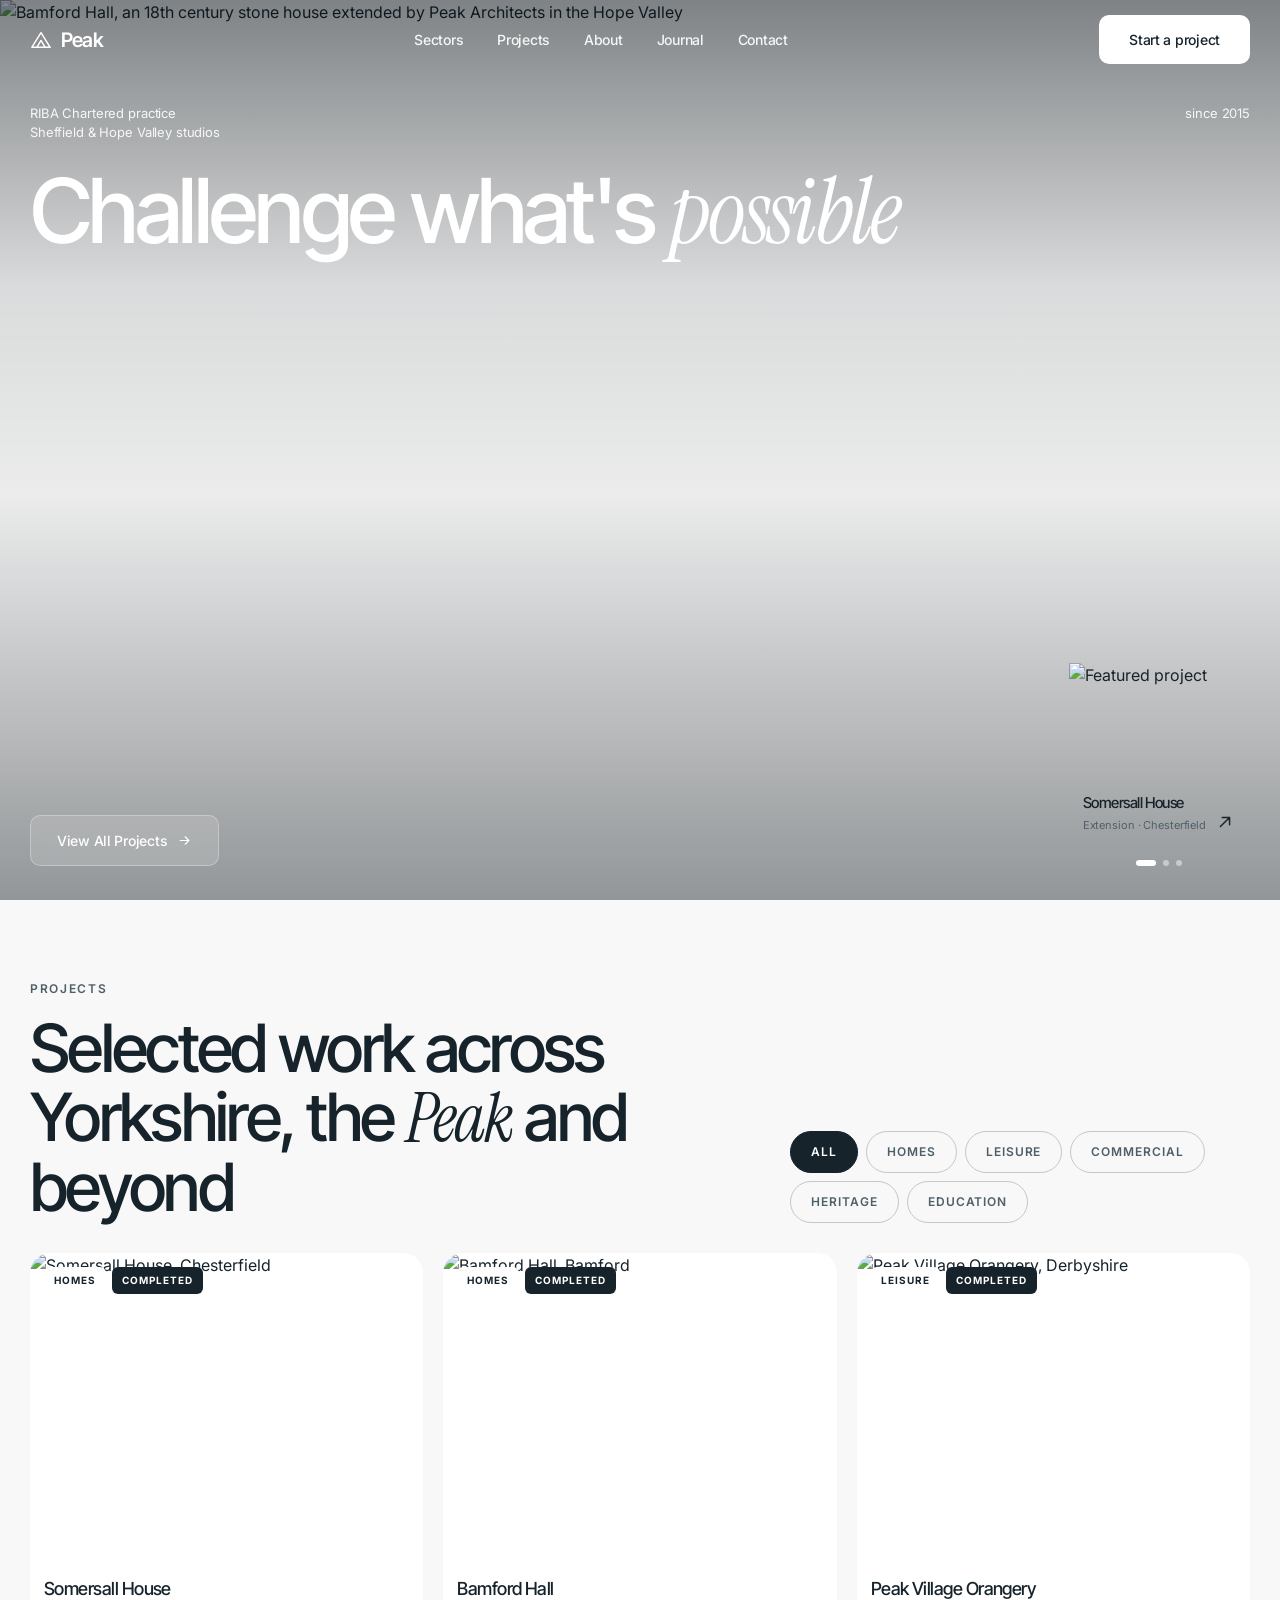
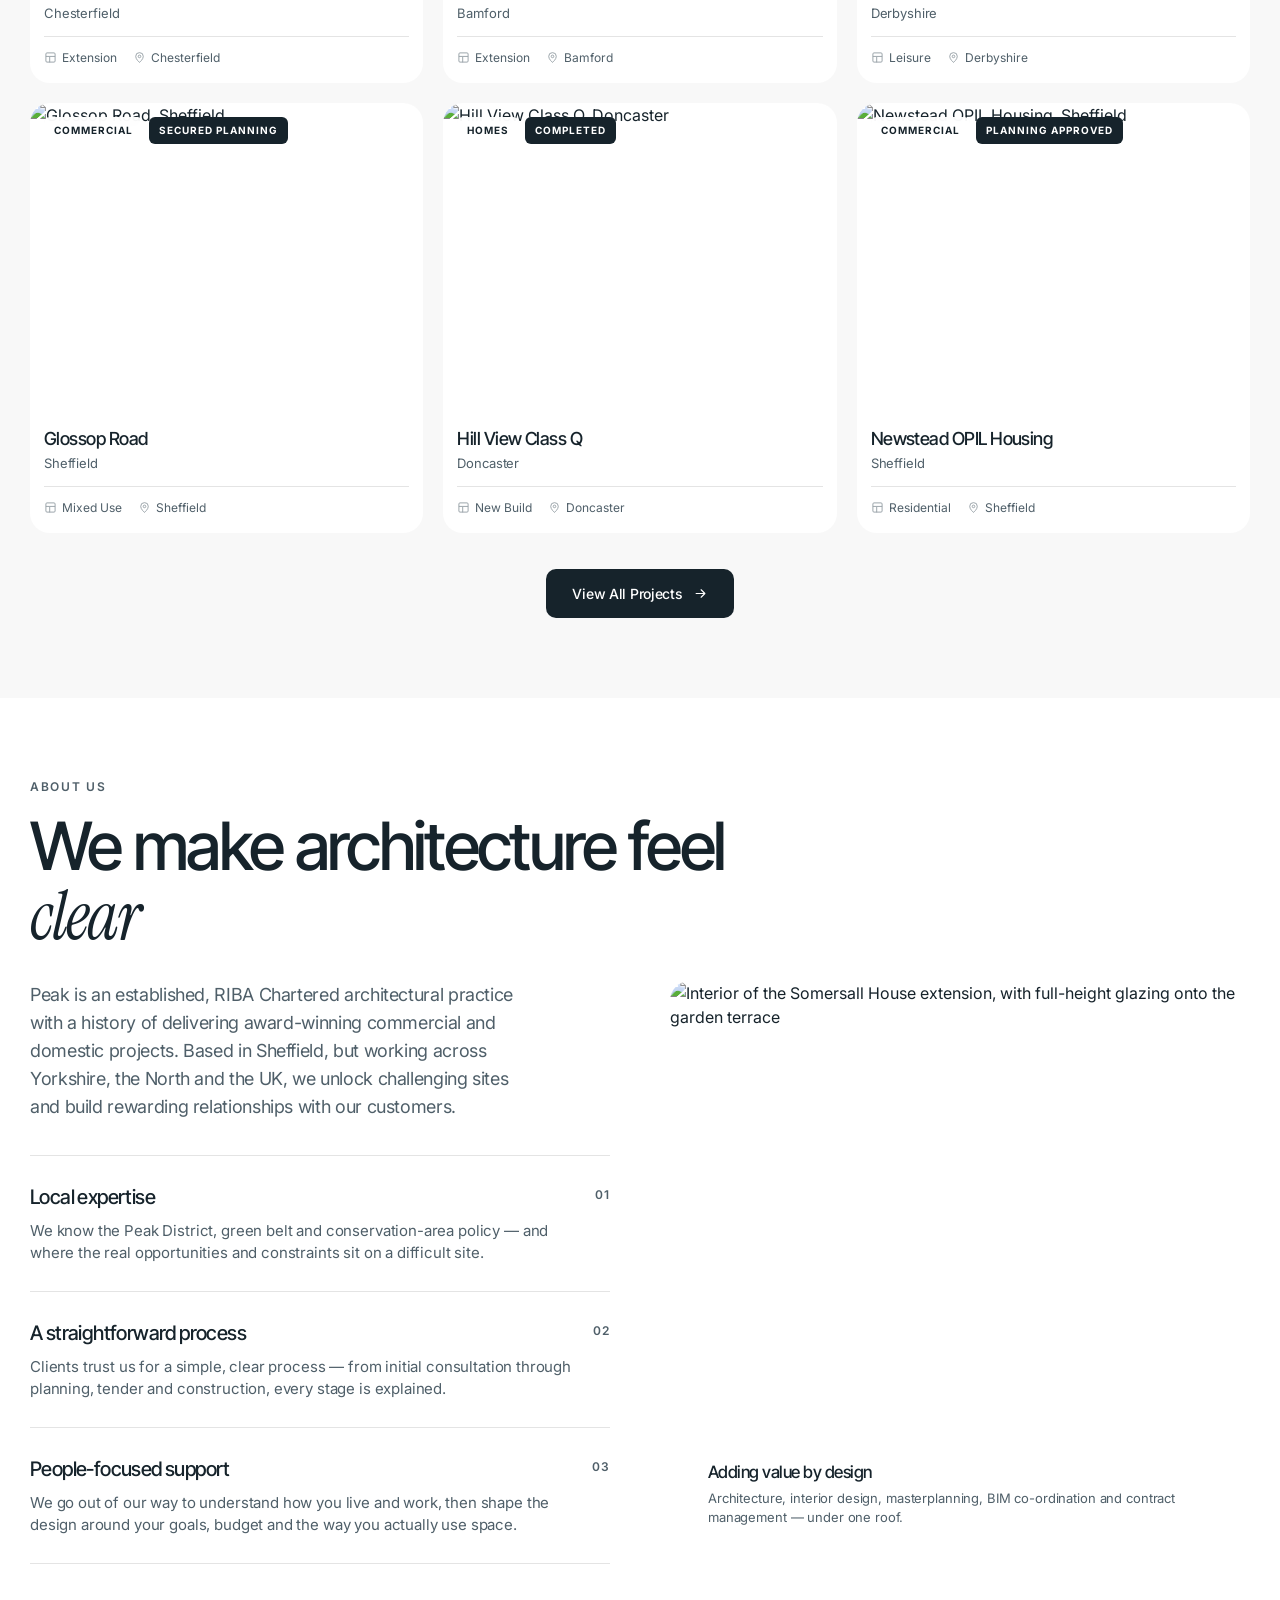
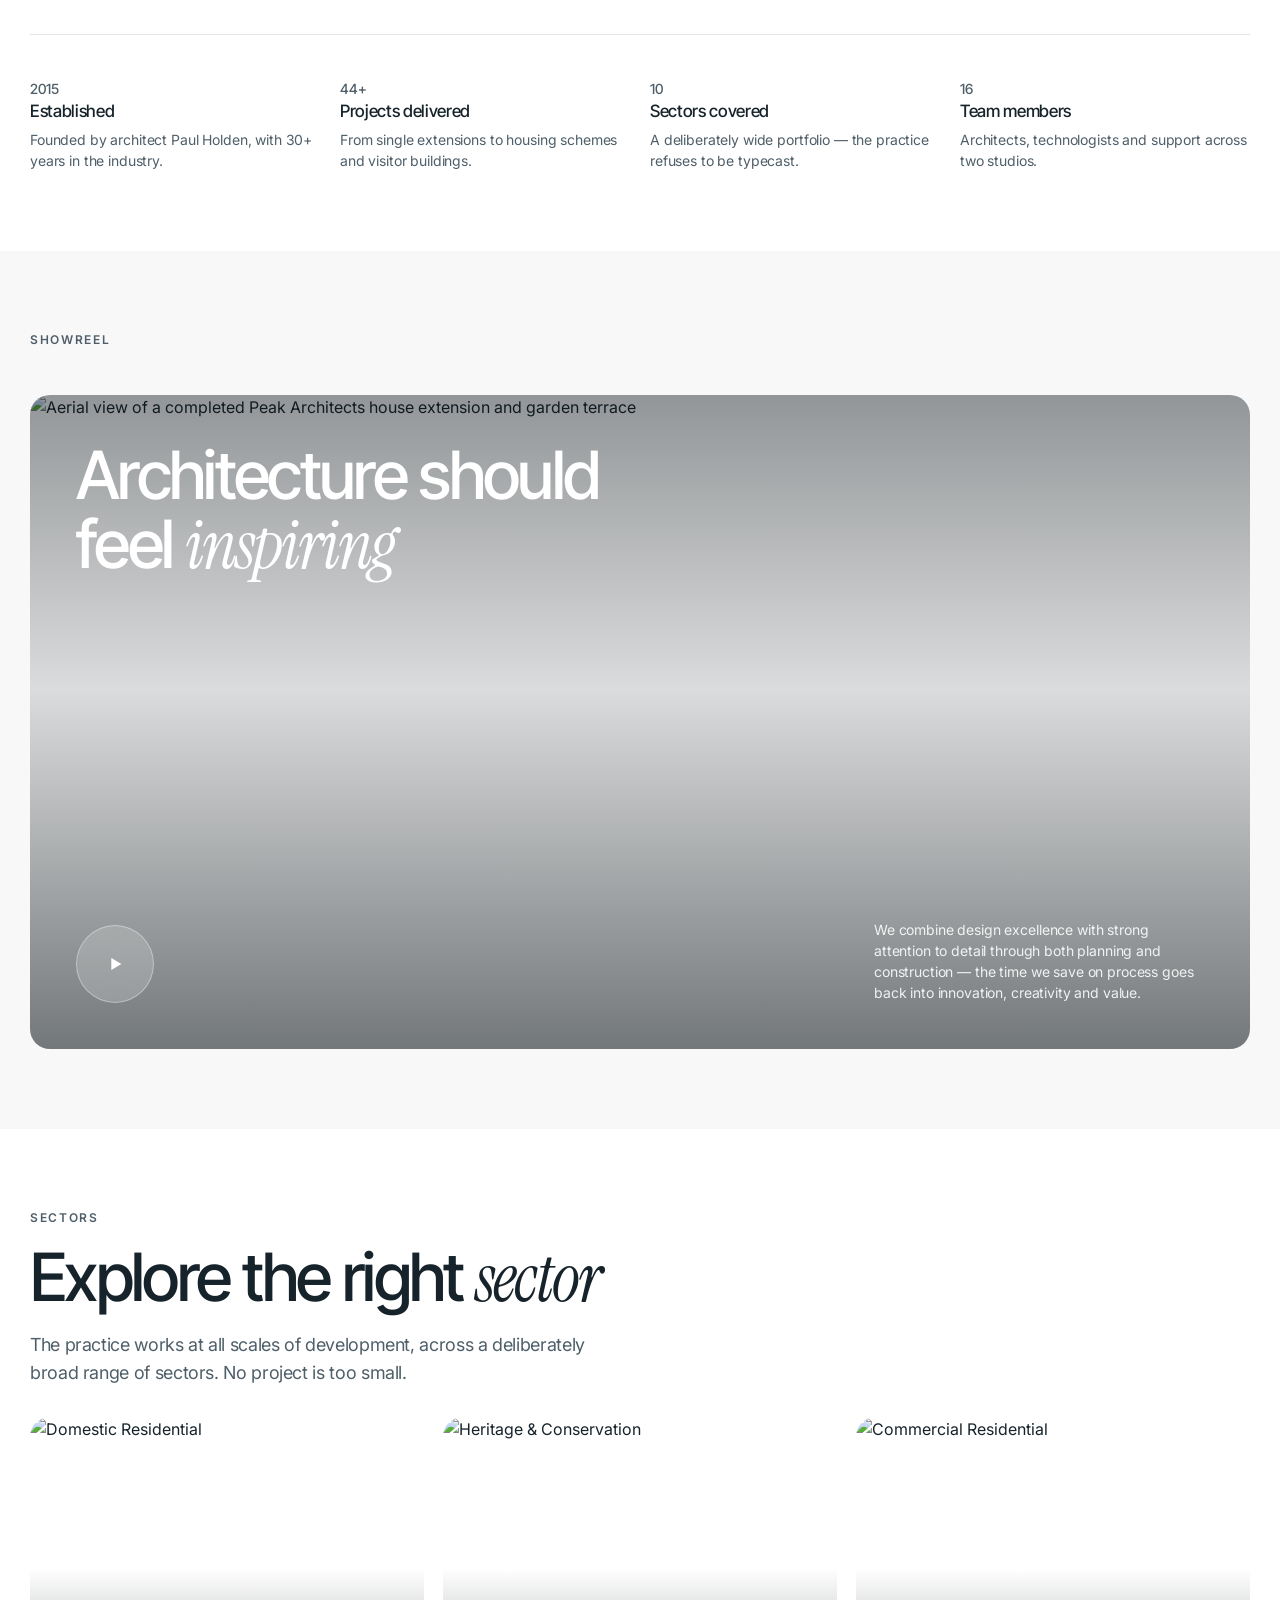
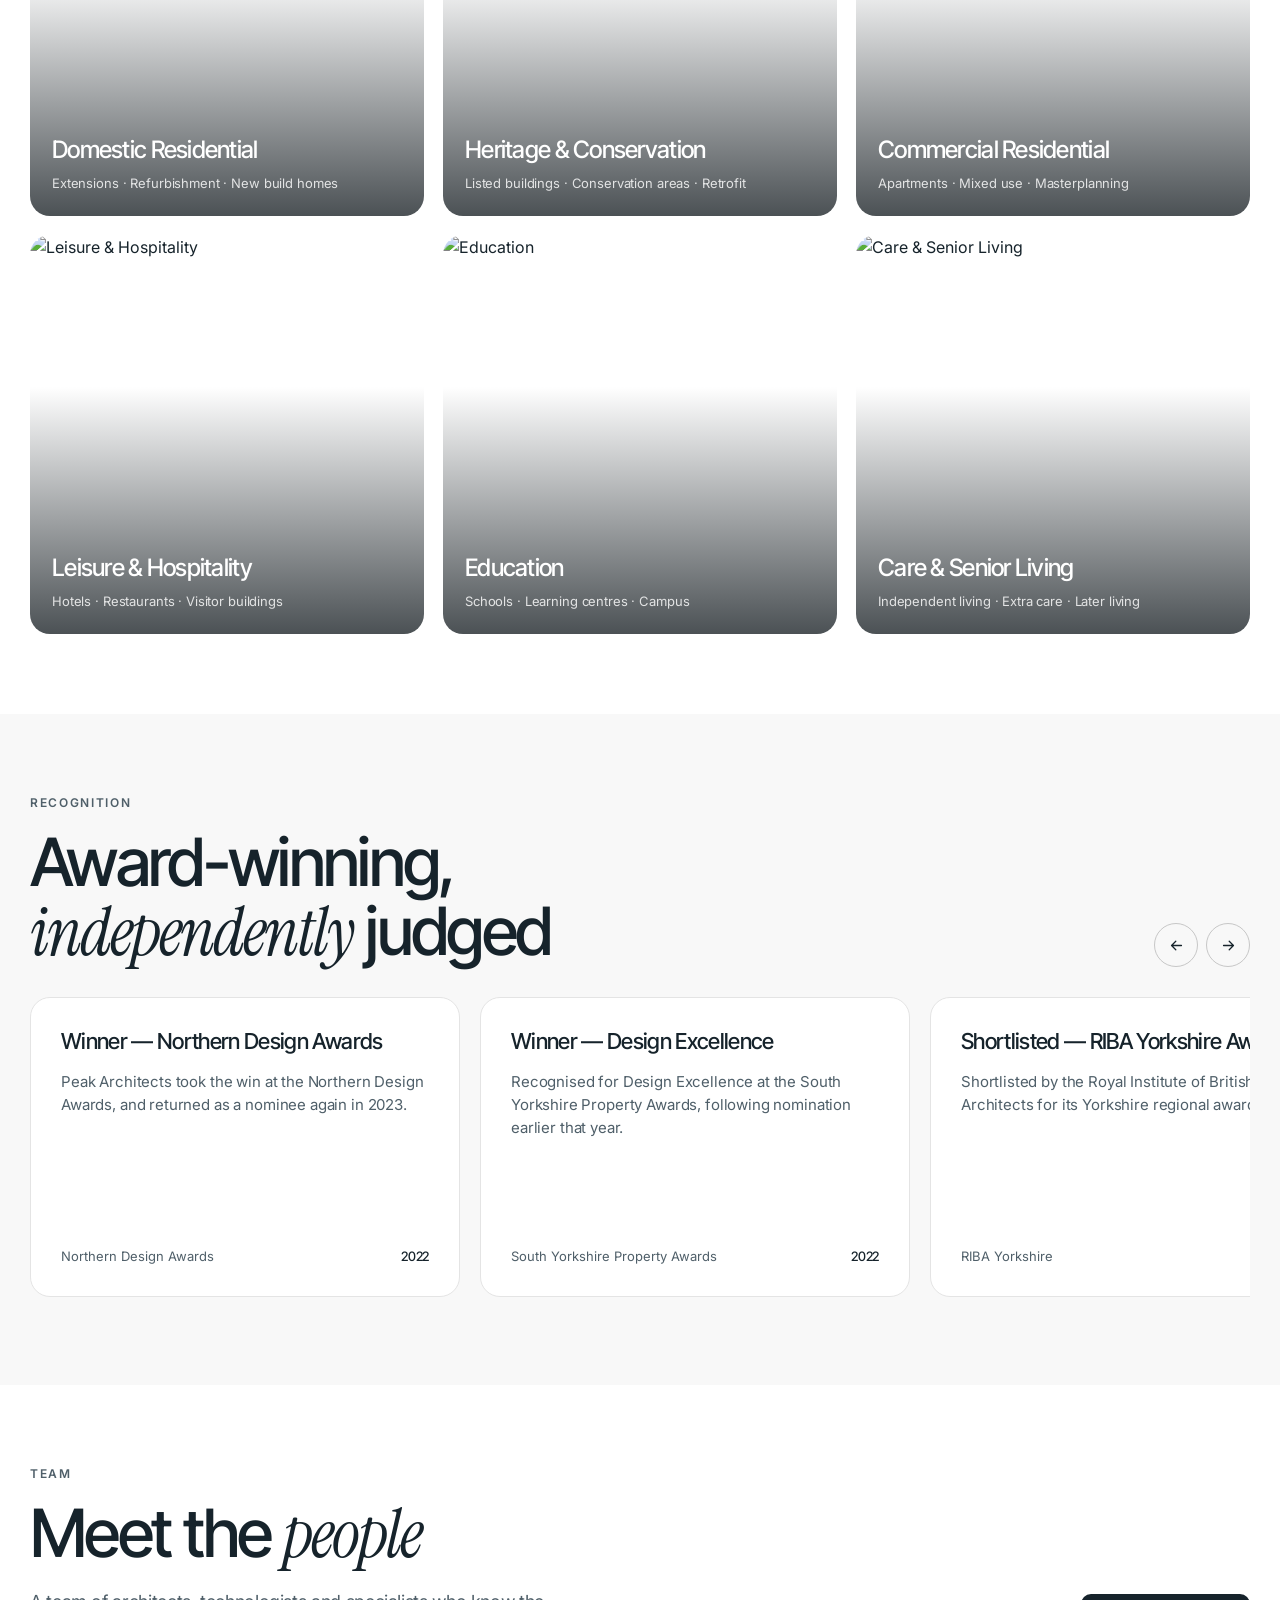
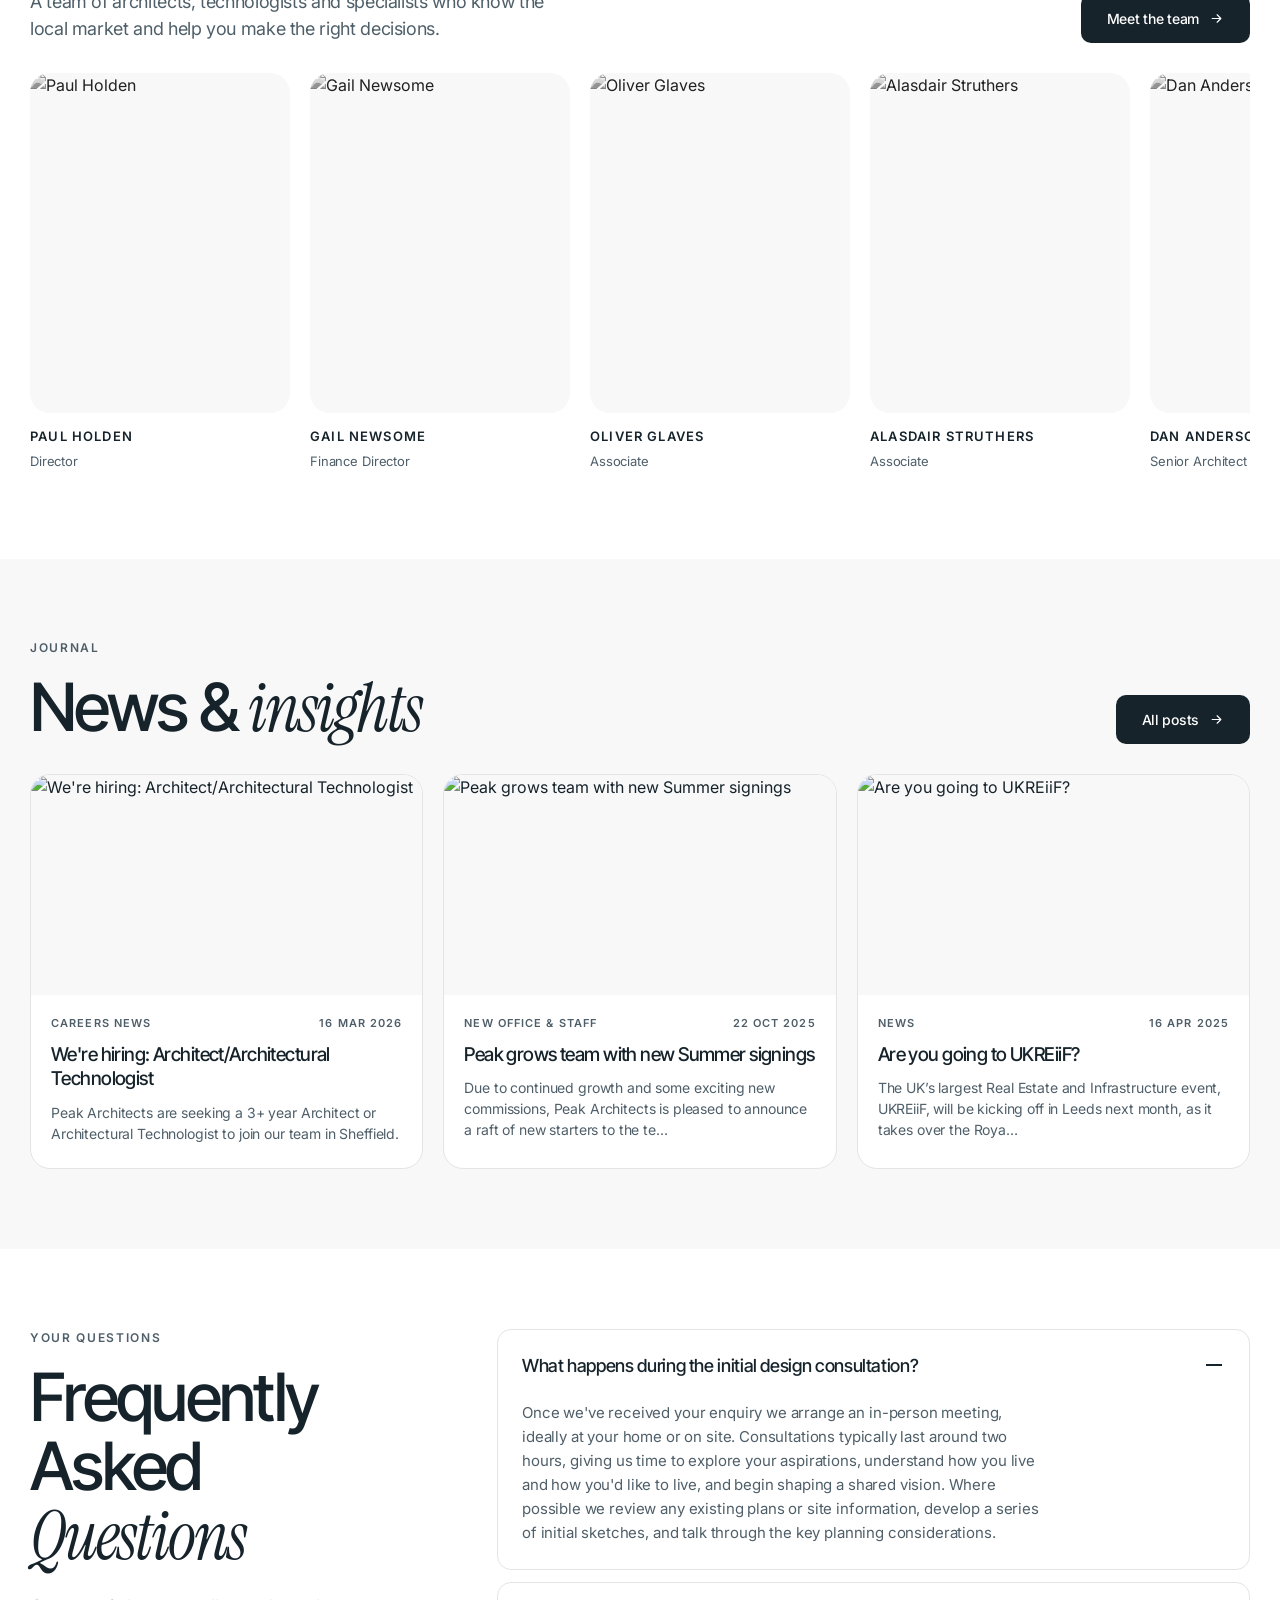
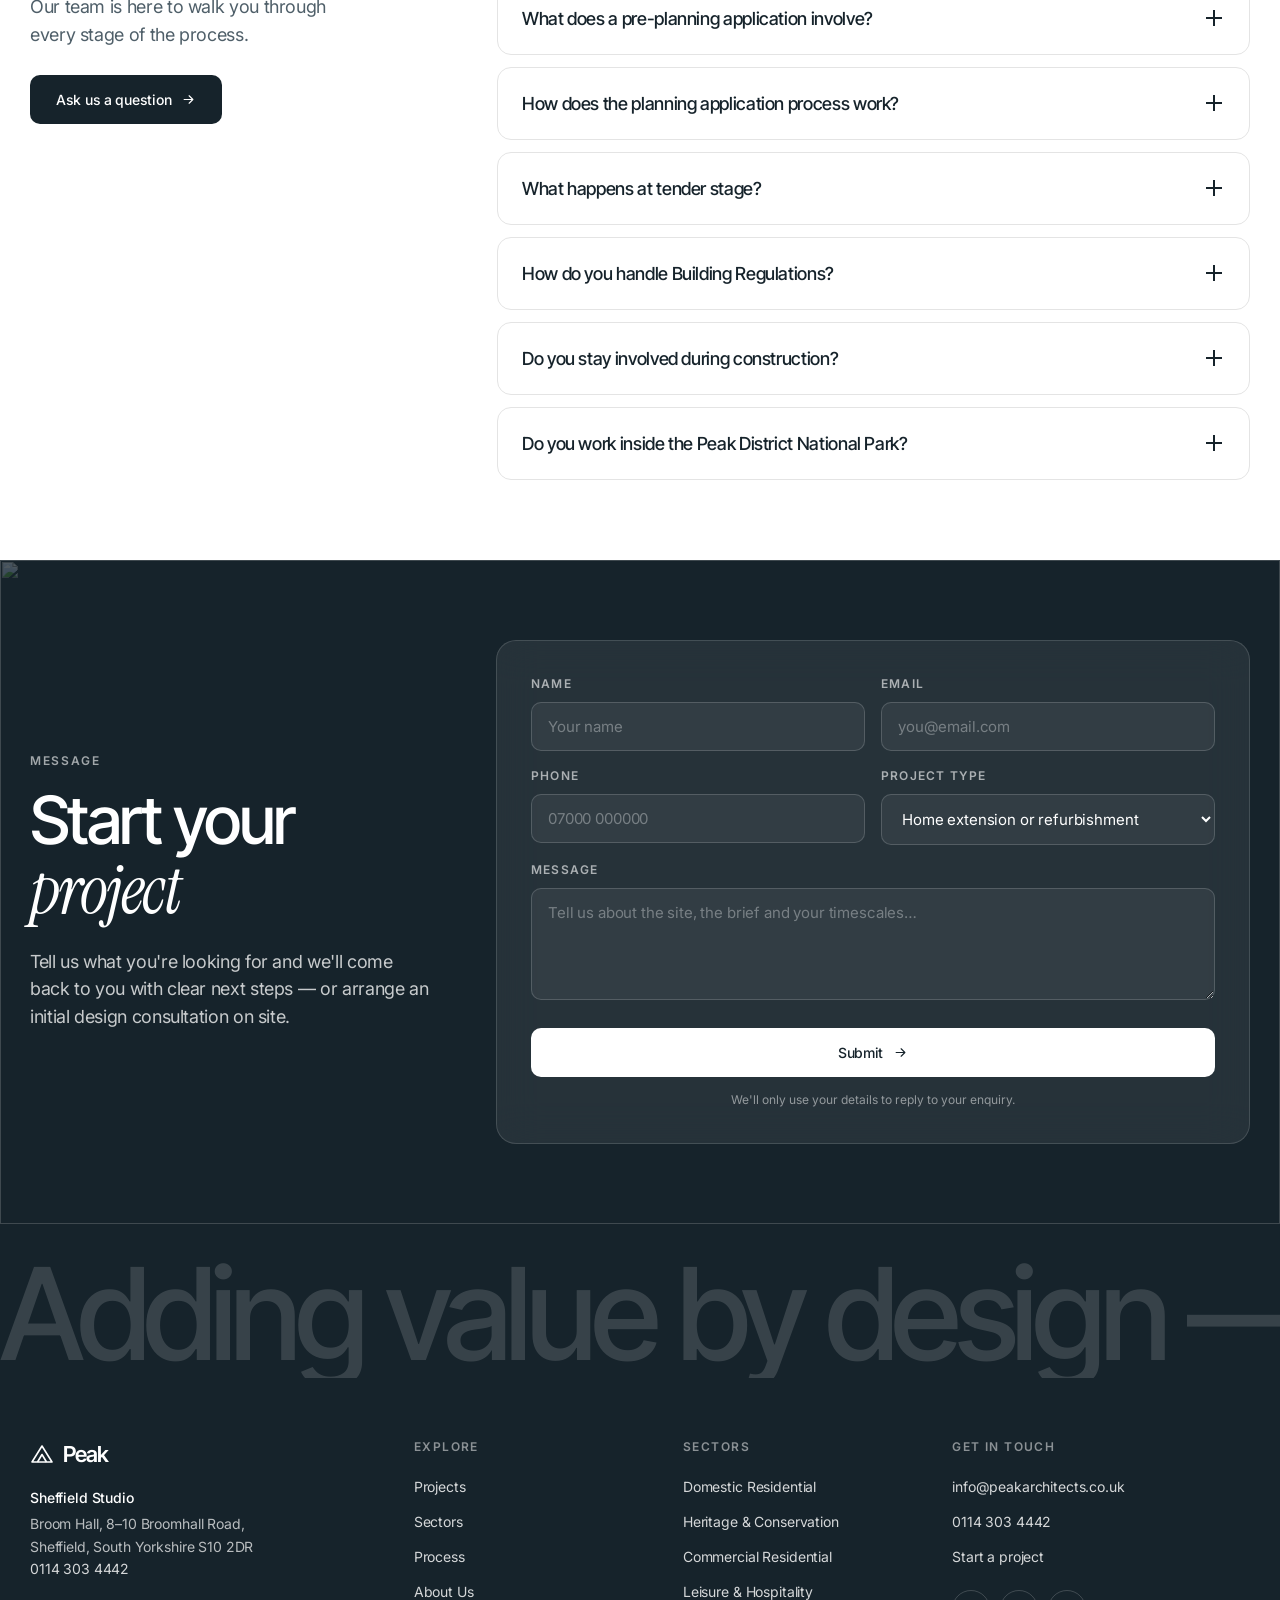
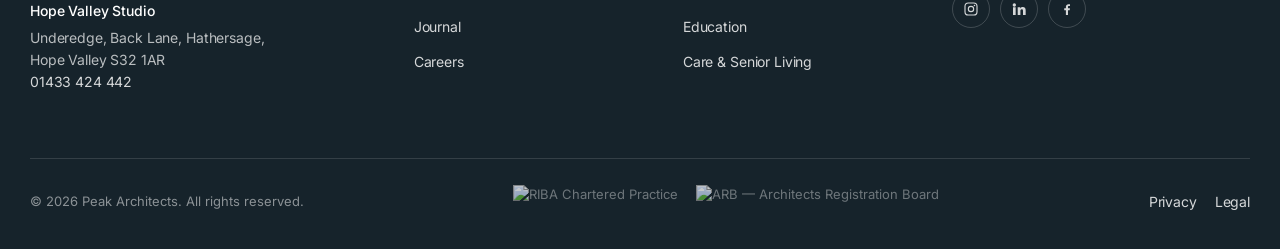
==== index.html @ c02f2bce "Add Peak Architects multi-page static site Eleven-page static build: home, projects index and detail" ====
<!DOCTYPE html>
<html lang="en-GB">
<head>
<meta charset="utf-8">
<meta name="viewport" content="width=device-width,initial-scale=1">
<title>Peak Architects — Adding Value by Design | Architects Sheffield</title>
<meta name="description" content="Peak Architects is an award-winning, RIBA Chartered architectural practice with studios in Sheffield and the Hope Valley, working across Yorkshire, the Peak District and the UK.">
<link rel="preconnect" href="https://fonts.googleapis.com">
<link rel="preconnect" href="https://fonts.gstatic.com" crossorigin>
<link href="https://fonts.googleapis.com/css2?family=Inter+Tight:wght@400;500;600;700&family=Instrument+Serif:ital@0;1&family=Inter:wght@400;500;600;700&display=swap" rel="stylesheet">
<link rel="stylesheet" href="styles.css">
</head>
<body data-page="home" data-nav="overlay">

<!-- ============================= HERO ============================= -->
<section class="hero" id="top">
  <div class="hero__media">
    <img src="https://peakarchitects.co.uk/wp-content/uploads/2025/09/DJI_20250821145056_0248_D-copy.jpg" alt="Bamford Hall, an 18th century stone house extended by Peak Architects in the Hope Valley">
  </div>
  <div class="hero__scrim"></div>
  <div class="hero__inner">
    <div class="hero__top">
      <p class="hero__kicker">RIBA Chartered practice<br>Sheffield &amp; Hope Valley studios</p>
      <p class="hero__since">since 2015</p>
    </div>
    <h1>Challenge what's <span class="it">possible</span></h1>
    <div class="hero__bottom">
      <a class="btn btn--ghost" href="projects.html">View All Projects
        <svg class="ar" width="15" height="15" viewBox="0 0 24 24" fill="none" aria-hidden="true"><path d="M5 12h14M13 6l6 6-6 6" stroke="currentColor" stroke-width="1.8" stroke-linecap="round" stroke-linejoin="round"/></svg></a>
      <div>
        <a class="floatcard" href="#" id="fcard">
          <img src="https://peakarchitects.co.uk/wp-content/uploads/2025/10/IMG_0410-copy.jpg" alt="Featured project" id="fcImg">
          <div class="floatcard__b">
            <div><p class="floatcard__t" id="fcT">Somersall House</p>
              <p class="floatcard__m" id="fcM">Extension · Chesterfield</p></div>
            <svg class="floatcard__ar" viewBox="0 0 24 24" fill="none" aria-hidden="true"><path d="M7 17 17 7M17 7H9m8 0v8" stroke="currentColor" stroke-width="1.6" stroke-linecap="round" stroke-linejoin="round"/></svg>
          </div>
        </a>
        <div class="hero__dots" id="dots" role="tablist" aria-label="Featured projects"></div>
      </div>
    </div>
  </div>
</section>

<!-- ============================= PROJECTS ============================= -->
<section class="sec sec--paper" id="projects">
  <div class="wrap">
    <div class="sec__head rv">
      <div class="l">
        <p class="eyebrow">Projects</p>
        <h2 class="display">Selected work across Yorkshire, the <span class="it">Peak</span> and beyond</h2>
      </div>
      <div class="tabs" id="tabs" role="tablist" aria-label="Filter projects by sector"></div>
    </div>
    <div class="grid3" id="pgrid"></div>
    <div class="sec__foot rv">
      <a class="btn" href="projects.html">View All Projects
        <svg class="ar" width="15" height="15" viewBox="0 0 24 24" fill="none"><path d="M5 12h14M13 6l6 6-6 6" stroke="currentColor" stroke-width="1.8" stroke-linecap="round" stroke-linejoin="round"/></svg></a>
    </div>
  </div>
</section>

<!-- ============================= ABOUT ============================= -->
<section class="sec" id="about">
  <div class="wrap">
    <div class="sec__head rv">
      <div class="l">
        <p class="eyebrow">About Us</p>
        <h2 class="display">We make architecture feel <span class="it">clear</span></h2>
      </div>
    </div>
    <div class="about__top">
      <div>
        <p class="lede rv" style="margin-bottom:34px;max-width:46ch">
          Peak is an established, RIBA Chartered architectural practice with a history of delivering
          award-winning commercial and domestic projects. Based in Sheffield, but working across
          Yorkshire, the North and the UK, we unlock challenging sites and build rewarding
          relationships with our customers.</p>
        <div class="flist rv">
          <div class="fitem"><div><h4>Local expertise</h4>
            <p>We know the Peak District, green belt and conservation-area policy — and where the
              real opportunities and constraints sit on a difficult site.</p></div><span class="num">01</span></div>
          <div class="fitem"><div><h4>A straightforward process</h4>
            <p>Clients trust us for a simple, clear process — from initial consultation through
              planning, tender and construction, every stage is explained.</p></div><span class="num">02</span></div>
          <div class="fitem"><div><h4>People-focused support</h4>
            <p>We go out of our way to understand how you live and work, then shape the design
              around your goals, budget and the way you actually use space.</p></div><span class="num">03</span></div>
        </div>
      </div>
      <div class="about__media rv">
        <img src="https://peakarchitects.co.uk/wp-content/uploads/2025/10/78A0708-copy.jpg" alt="Interior of the Somersall House extension, with full-height glazing onto the garden terrace">
        <div class="about__badge">
          <strong>Adding value by design</strong>
          <p>Architecture, interior design, masterplanning, BIM co-ordination and contract management — under one roof.</p>
        </div>
      </div>
    </div>
    <div class="stats rv">
      <div class="stat"><p class="stat__n" data-count="2015" data-plain="1">2015</p>
        <h5>Established</h5><p>Founded by architect Paul Holden, with 30+ years in the industry.</p></div>
      <div class="stat"><p class="stat__n" data-count="44" data-suffix="+">44+</p>
        <h5>Projects delivered</h5><p>From single extensions to housing schemes and visitor buildings.</p></div>
      <div class="stat"><p class="stat__n" data-count="10">10</p>
        <h5>Sectors covered</h5><p>A deliberately wide portfolio — the practice refuses to be typecast.</p></div>
      <div class="stat"><p class="stat__n" data-count="16">16</p>
        <h5>Team members</h5><p>Architects, technologists and support across two studios.</p></div>
    </div>
  </div>
</section>

<!-- ============================= SHOWREEL ============================= -->
<section class="sec sec--paper">
  <div class="wrap">
    <div class="sec__head rv"><div class="l"><p class="eyebrow">Showreel</p></div></div>
    <div class="reel rv">
      <img src="https://peakarchitects.co.uk/wp-content/uploads/2025/10/DJI_20250923111019_0026_D-copy.jpg" alt="Aerial view of a completed Peak Architects house extension and garden terrace">
      <div class="reel__scrim"></div>
      <div class="reel__in">
        <h2 class="display">Architecture should feel <span class="it">inspiring</span></h2>
        <div class="reel__row">
          <button class="reel__play" aria-label="Open project gallery">
            <svg width="22" height="22" viewBox="0 0 24 24" fill="currentColor" aria-hidden="true"><path d="M8 5.5v13l11-6.5z"/></svg>
          </button>
          <p class="reel__note">We combine design excellence with strong attention to detail through
            both planning and construction — the time we save on process goes back into innovation,
            creativity and value.</p>
        </div>
      </div>
    </div>
  </div>
</section>

<!-- ============================= SECTORS ============================= -->
<section class="sec" id="sectors">
  <div class="wrap">
    <div class="sec__head rv">
      <div class="l">
        <p class="eyebrow">Sectors</p>
        <h2 class="display">Explore the right <span class="it">sector</span></h2>
        <p class="lede" style="margin-top:18px;max-width:52ch">The practice works at all scales of
          development, across a deliberately broad range of sectors. No project is too small.</p>
      </div>
    </div>
    <div class="sgrid" id="sgrid"></div>
  </div>
</section>

<!-- ============================= RECOGNITION ============================= -->
<section class="sec sec--paper">
  <div class="wrap">
    <div class="sec__head rv">
      <div class="l"><p class="eyebrow">Recognition</p>
        <h2 class="display">Award-winning, <span class="it">independently</span> judged</h2></div>
      <div class="rnav">
        <button class="rbtn" id="rPrev" aria-label="Previous"><svg width="17" height="17" viewBox="0 0 24 24" fill="none"><path d="M19 12H5m6-6-6 6 6 6" stroke="currentColor" stroke-width="1.8" stroke-linecap="round" stroke-linejoin="round"/></svg></button>
        <button class="rbtn" id="rNext" aria-label="Next"><svg width="17" height="17" viewBox="0 0 24 24" fill="none"><path d="M5 12h14m-6-6 6 6-6 6" stroke="currentColor" stroke-width="1.8" stroke-linecap="round" stroke-linejoin="round"/></svg></button>
      </div>
    </div>
    <div class="rrail rv" id="rrail"></div>
  </div>
</section>

<!-- ============================= TEAM ============================= -->
<section class="sec" id="team">
  <div class="wrap">
    <div class="sec__head rv">
      <div class="l"><p class="eyebrow">Team</p>
        <h2 class="display">Meet the <span class="it">people</span></h2>
        <p class="lede" style="margin-top:18px;max-width:48ch">A team of architects, technologists and
          specialists who know the local market and help you make the right decisions.</p></div>
      <a class="btn" href="about.html">Meet the team
        <svg class="ar" width="15" height="15" viewBox="0 0 24 24" fill="none"><path d="M5 12h14M13 6l6 6-6 6" stroke="currentColor" stroke-width="1.8" stroke-linecap="round" stroke-linejoin="round"/></svg></a>
    </div>
    <div class="trail rv" id="trail"></div>
  </div>
</section>

<!-- ============================= JOURNAL ============================= -->
<section class="sec sec--paper">
  <div class="wrap">
    <div class="sec__head rv">
      <div class="l"><p class="eyebrow">Journal</p>
        <h2 class="display">News &amp; <span class="it">insights</span></h2></div>
      <a class="btn" href="journal.html">All posts
        <svg class="ar" width="15" height="15" viewBox="0 0 24 24" fill="none"><path d="M5 12h14M13 6l6 6-6 6" stroke="currentColor" stroke-width="1.8" stroke-linecap="round" stroke-linejoin="round"/></svg></a>
    </div>
    <div class="grid3" id="jrail"></div>
  </div>
</section>

<!-- ============================= FAQ ============================= -->
<section class="sec" id="faq">
  <div class="wrap">
    <div class="faq__wrap">
      <div class="rv">
        <p class="eyebrow">Your questions</p>
        <h2 class="display" style="margin-top:16px">Frequently<br>Asked<br><span class="it">Questions</span></h2>
        <p class="lede" style="margin-top:22px;max-width:30ch">Our team is here to walk you through every stage of the process.</p>
        <a class="btn" style="margin-top:26px" href="contact.html">Ask us a question
          <svg class="ar" width="15" height="15" viewBox="0 0 24 24" fill="none"><path d="M5 12h14M13 6l6 6-6 6" stroke="currentColor" stroke-width="1.8" stroke-linecap="round" stroke-linejoin="round"/></svg></a>
      </div>
      <div class="acc rv" id="acc"></div>
    </div>
  </div>
</section>

<!-- ============================= CONTACT ============================= -->
<section class="form__sec" id="contact">
  <div class="form__bg"><img src="https://peakarchitects.co.uk/wp-content/uploads/2025/09/78A0384-copy.jpg" alt=""></div>
  <div class="wrap">
    <div class="form__grid">
      <div class="form__l rv">
        <p class="eyebrow">Message</p>
        <h2 class="display" style="margin-top:16px">Start your <span class="it">project</span></h2>
        <p class="lede">Tell us what you're looking for and we'll come back to you with clear next
          steps — or arrange an initial design consultation on site.</p>
      </div>
      <form class="fcard rv" id="form" novalidate>
        <div class="frow">
          <div class="fld"><label for="f-name">Name</label>
            <input id="f-name" name="name" type="text" placeholder="Your name" required></div>
          <div class="fld"><label for="f-email">Email</label>
            <input id="f-email" name="email" type="email" placeholder="you@email.com" required></div>
        </div>
        <div class="frow">
          <div class="fld"><label for="f-phone">Phone</label>
            <input id="f-phone" name="phone" type="tel" placeholder="07000 000000"></div>
          <div class="fld"><label for="f-type">Project type</label>
            <select id="f-type" name="type">
              <option>Home extension or refurbishment</option>
              <option>New build home</option>
              <option>Heritage &amp; conservation</option>
              <option>Commercial or workspace</option>
              <option>Leisure &amp; hospitality</option>
              <option>Something else</option>
            </select></div>
        </div>
        <div class="fld"><label for="f-msg">Message</label>
          <textarea id="f-msg" name="message" placeholder="Tell us about the site, the brief and your timescales…"></textarea></div>
        <button class="btn" type="submit">Submit
          <svg class="ar" width="15" height="15" viewBox="0 0 24 24" fill="none"><path d="M5 12h14M13 6l6 6-6 6" stroke="currentColor" stroke-width="1.8" stroke-linecap="round" stroke-linejoin="round"/></svg></button>
        <p class="fnote">We'll only use your details to reply to your enquiry.</p>
      </form>
    </div>
  </div>
</section>

<div class="marq" aria-hidden="true"><div class="marq__t" id="marq"></div></div>

<script src="data.js"></script>
<script src="site.js"></script>
</body>
</html>
---- styles.css ----
/* ============================================================
   Peak Architects — design system ported from the Foreal layout
   ============================================================ */
:root{
  --ink:#16232B;
  --ink-soft:#4F5F69;
  --line:#E4E4E4;
  --line-strong:#C7C7C7;
  --paper:#F8F8F8;
  --white:#fff;
  --cream:#FFEBC6;
  --clay:#7E4B3A;
  --accent:#EB5D3E;          /* Peak brand terracotta */
  --container:1356px;
  --r-lg:20px;
  --r-md:14px;
  --r-sm:10px;
  --f-display:"Inter Tight","Helvetica Neue",Arial,sans-serif;
  --f-serif:"Instrument Serif",Georgia,"Times New Roman",serif;
  --f-ui:"Inter","Helvetica Neue",Arial,sans-serif;
  --ease:cubic-bezier(.22,1,.36,1);
}

*,*::before,*::after{box-sizing:border-box}
html{scroll-behavior:smooth;-webkit-text-size-adjust:100%}
body{
  margin:0;background:var(--white);color:var(--ink);
  font-family:var(--f-ui);font-size:16px;line-height:1.5;
  -webkit-font-smoothing:antialiased;overflow-x:hidden;
}
img{max-width:100%;display:block}
a{color:inherit;text-decoration:none}
button{font:inherit;color:inherit;background:none;border:0;cursor:pointer}

.wrap{width:min(100% - 60px,var(--container));margin-inline:auto}

/* ---------- type ---------- */
.display{
  font-family:var(--f-display);font-weight:500;
  letter-spacing:-.04em;line-height:1.06;margin:0;
}
.it{font-family:var(--f-serif);font-style:italic;font-weight:400;letter-spacing:-.03em}
h2.display{font-size:clamp(38px,5.2vw,80px);letter-spacing:-.04em;line-height:1.04}
h3.display{font-size:clamp(24px,2.4vw,30px);letter-spacing:-.02em;line-height:1.2}

.eyebrow{
  font-family:var(--f-ui);font-size:12px;font-weight:600;
  letter-spacing:.14em;text-transform:uppercase;color:var(--ink-soft);margin:0;
}
.lede{font-size:18px;line-height:1.55;letter-spacing:-.02em;color:var(--ink-soft);margin:0}
.muted{color:var(--ink-soft)}

/* ---------- buttons ---------- */
.btn{
  display:inline-flex;align-items:center;gap:10px;
  padding:14px 26px;border-radius:var(--r-sm);
  font-size:14px;font-weight:500;letter-spacing:-.02em;
  background:var(--ink);color:#fff;
  transition:transform .5s var(--ease),background .3s,opacity .3s;
  white-space:nowrap;
}
.btn:hover{transform:translateY(-2px);background:var(--accent)}
.btn--light{background:var(--white);color:var(--ink);box-shadow:0 1px 3px rgba(0,0,0,.12)}
.btn--light:hover{background:var(--accent);color:#fff}
.btn--ghost{background:rgba(255,255,255,.14);color:#fff;backdrop-filter:blur(14px);
  -webkit-backdrop-filter:blur(14px);border:1px solid rgba(255,255,255,.28)}
.btn--ghost:hover{background:#fff;color:var(--ink)}
.btn .ar{transition:transform .45s var(--ease)}
.btn:hover .ar{transform:translateX(4px)}

/* ============================================================
   NAV
   ============================================================ */
.nav{
  position:fixed;inset:0 0 auto 0;z-index:80;
  display:flex;align-items:center;justify-content:space-between;
  padding:15px 30px;gap:24px;
  transition:background .4s var(--ease),box-shadow .4s,padding .4s;
}
.nav.solid{background:rgba(255,255,255,.9);backdrop-filter:blur(18px);
  -webkit-backdrop-filter:blur(18px);box-shadow:0 1px 0 var(--line)}
.nav__brand{display:flex;align-items:center;gap:9px;font-family:var(--f-display);
  font-weight:600;font-size:20px;letter-spacing:-.04em;color:#fff;transition:color .4s}
.nav.solid .nav__brand{color:var(--ink)}
.nav__mark{width:22px;height:22px;flex:none}
.nav__links{display:flex;gap:34px;align-items:center}
.nav__links a{font-size:14px;font-weight:500;letter-spacing:-.02em;color:rgba(255,255,255,.92);
  transition:color .3s,opacity .3s;position:relative}
.nav.solid .nav__links a{color:var(--ink)}
.nav__links a::after{content:"";position:absolute;left:0;bottom:-5px;height:1px;width:0;
  background:currentColor;transition:width .45s var(--ease)}
.nav__links a:hover::after{width:100%}
.nav__cta{background:#fff;color:var(--ink);padding:14px 30px;border-radius:var(--r-sm);
  font-size:14px;font-weight:500;letter-spacing:-.02em;
  transition:transform .5s var(--ease),background .3s,color .3s}
.nav__cta:hover{transform:translateY(-2px);background:var(--accent);color:#fff}
.nav.solid .nav__cta{background:var(--ink);color:#fff}
.nav.solid .nav__cta:hover{background:var(--accent)}
.nav__burger{display:none;width:42px;height:42px;border-radius:50%;align-items:center;
  justify-content:center;background:rgba(255,255,255,.16);backdrop-filter:blur(10px)}
.nav.solid .nav__burger{background:var(--paper)}
.nav__burger span{display:block;width:16px;height:1.5px;background:#fff;position:relative}
.nav.solid .nav__burger span{background:var(--ink)}
.nav__burger span::before,.nav__burger span::after{content:"";position:absolute;left:0;
  width:16px;height:1.5px;background:inherit}
.nav__burger span::before{top:-5px}.nav__burger span::after{top:5px}

/* ============================================================
   HERO
   ============================================================ */
.hero{position:relative;height:100svh;min-height:640px;overflow:hidden;background:var(--paper)}
.hero__media{position:absolute;inset:0}
.hero__media img{width:100%;height:100%;object-fit:cover;
  animation:heroZoom 14s var(--ease) forwards}
@keyframes heroZoom{from{transform:scale(1.1)}to{transform:scale(1)}}
.hero__scrim{position:absolute;inset:0;
  background:linear-gradient(180deg,rgba(6,14,19,.5) 0%,rgba(6,14,19,.12) 32%,rgba(6,14,19,.05) 55%,rgba(6,14,19,.42) 100%)}
.hero__inner{position:relative;height:100%;display:flex;flex-direction:column;
  justify-content:flex-start;padding:104px 30px 34px;color:#fff}
.hero__top{display:flex;justify-content:space-between;align-items:flex-start;gap:24px}
.hero__kicker{font-size:13px;line-height:1.45;letter-spacing:-.01em;color:rgba(255,255,255,.9);
  max-width:210px;margin:0}
.hero__since{font-size:13px;letter-spacing:-.01em;color:rgba(255,255,255,.9);margin:0;white-space:nowrap}
.hero h1{
  font-family:var(--f-display);font-weight:500;color:#fff;
  font-size:clamp(44px,7vw,101px);line-height:1.14;letter-spacing:-.04em;
  margin:18px 0 0;text-wrap:balance;
}
.hero__bottom{margin-top:auto;display:flex;justify-content:space-between;align-items:flex-end;gap:24px}

/* floating project card */
.floatcard{
  width:212px;background:#fff;border-radius:var(--r-lg);overflow:hidden;color:var(--ink);
  box-shadow:0 22px 60px rgba(6,14,19,.28);
  transition:transform .6s var(--ease);
}
.floatcard:hover{transform:translateY(-6px)}
.floatcard img{height:118px;width:100%;object-fit:cover}
.floatcard__b{padding:11px 14px 13px;display:flex;justify-content:space-between;align-items:flex-end;gap:8px}
.floatcard__t{font-family:var(--f-display);font-size:15px;font-weight:500;letter-spacing:-.03em;margin:0}
.floatcard__m{font-size:11px;color:var(--ink-soft);margin:2px 0 0;letter-spacing:-.01em}
.floatcard__ar{width:22px;height:22px;flex:none;color:var(--ink)}

/* hero slider dots */
.hero__dots{display:flex;gap:7px;align-items:center;justify-content:center;margin-top:14px}
.hero__dots i{width:6px;height:6px;border-radius:50%;background:rgba(255,255,255,.45);
  transition:background .4s,width .4s var(--ease);cursor:pointer;display:block}
.hero__dots i.on{background:#fff;width:20px;border-radius:3px}

/* ============================================================
   SECTION scaffolding
   ============================================================ */
.sec{padding:80px 0}
.sec--paper{background:var(--paper)}
.sec__head{display:flex;justify-content:space-between;align-items:flex-end;gap:40px;margin-bottom:30px}
.sec__head .l{max-width:720px}
.sec__head .eyebrow{margin-bottom:16px}

/* filter tabs */
.tabs{display:flex;gap:8px;flex-wrap:wrap}
.tab{padding:11px 20px;border-radius:100px;border:1px solid var(--line-strong);
  font-size:12px;font-weight:600;letter-spacing:.08em;color:var(--ink-soft);
  transition:all .35s var(--ease);background:transparent}
.tab:hover{border-color:var(--ink);color:var(--ink)}
.tab.on{background:var(--ink);border-color:var(--ink);color:#fff}

/* ---------- project grid ---------- */
.grid3{display:grid;grid-template-columns:repeat(3,1fr);gap:20px}
.pcard{background:#fff;border-radius:var(--r-lg);padding-bottom:16px;overflow:hidden;
  transition:transform .6s var(--ease),box-shadow .6s var(--ease);display:block}
.pcard:hover{transform:translateY(-6px);box-shadow:0 20px 50px rgba(6,14,19,.13)}
.pcard__ph{position:relative;height:311px;overflow:hidden;border-radius:var(--r-lg)}
.pcard__ph img{width:100%;height:100%;object-fit:cover;transition:transform 1s var(--ease)}
.pcard:hover .pcard__ph img{transform:scale(1.05)}
.pcard__tags{position:absolute;top:14px;left:14px;display:flex;gap:6px}
.chip{background:rgba(255,255,255,.92);backdrop-filter:blur(8px);border-radius:6px;
  padding:6px 10px;font-size:10px;font-weight:700;letter-spacing:.1em;color:var(--ink)}
.chip--solid{background:var(--ink);color:#fff}
.pcard__b{padding:14px 14px 0}
.pcard__t{font-family:var(--f-display);font-size:18px;font-weight:500;letter-spacing:-.03em;
  margin:0 0 4px;line-height:1.25}
.pcard__loc{font-size:13px;color:var(--ink-soft);margin:0 0 12px;letter-spacing:-.01em}
.pcard__meta{display:flex;gap:16px;align-items:center;padding-top:12px;border-top:1px solid var(--line)}
.pcard__meta span{font-size:12px;color:var(--ink-soft);display:flex;align-items:center;gap:5px}
.pcard__meta svg{width:13px;height:13px;flex:none;opacity:.6}

.sec__foot{display:flex;justify-content:center;margin-top:36px}

/* ============================================================
   ABOUT / FEATURES
   ============================================================ */
.about__top{display:grid;grid-template-columns:1fr 1fr;gap:60px;align-items:start;margin-bottom:70px}
.flist{display:flex;flex-direction:column}
.fitem{display:grid;grid-template-columns:1fr auto;gap:14px;align-items:start;
  padding:26px 0;border-top:1px solid var(--line)}
.fitem:last-child{border-bottom:1px solid var(--line)}
.fitem h4{font-family:var(--f-display);font-size:20px;font-weight:500;letter-spacing:-.03em;margin:0 0 8px}
.fitem p{margin:0;font-size:15px;color:var(--ink-soft);letter-spacing:-.01em;line-height:1.5}
.fitem .num{font-family:var(--f-ui);font-size:12px;font-weight:600;color:var(--ink-soft);
  letter-spacing:.1em;padding-top:4px}

.about__media{position:relative;border-radius:var(--r-lg);overflow:hidden;height:100%;min-height:520px}
.about__media img{width:100%;height:100%;object-fit:cover}
.about__badge{position:absolute;left:20px;bottom:20px;right:20px;background:rgba(255,255,255,.93);
  backdrop-filter:blur(14px);border-radius:var(--r-md);padding:16px 18px}
.about__badge p{margin:0;font-size:13px;color:var(--ink-soft);letter-spacing:-.01em}
.about__badge strong{display:block;font-family:var(--f-display);font-size:17px;
  font-weight:500;letter-spacing:-.03em;color:var(--ink);margin-bottom:3px}

/* stats */
.stats{display:grid;grid-template-columns:repeat(4,1fr);gap:20px;
  border-top:1px solid var(--line);padding-top:44px}
.stat__n{font-family:var(--f-display);font-size:clamp(46px,5.5vw,74px);font-weight:500;
  letter-spacing:-.05em;line-height:1;margin:0 0 12px;color:var(--ink)}
.stat h5{font-family:var(--f-display);font-size:17px;font-weight:500;letter-spacing:-.02em;margin:0 0 6px}
.stat p{margin:0;font-size:14px;color:var(--ink-soft);letter-spacing:-.01em;line-height:1.45}

/* ============================================================
   SHOWREEL
   ============================================================ */
.reel{position:relative;border-radius:var(--r-lg);overflow:hidden;height:654px}
.reel img{width:100%;height:100%;object-fit:cover;transition:transform 1.4s var(--ease)}
.reel:hover img{transform:scale(1.04)}
.reel__scrim{position:absolute;inset:0;background:linear-gradient(180deg,rgba(6,14,19,.42),rgba(6,14,19,.12) 45%,rgba(6,14,19,.55))}
.reel__in{position:absolute;inset:0;padding:46px;display:flex;flex-direction:column;
  justify-content:space-between;color:#fff}
.reel h2{color:#fff;max-width:14ch}
.reel__row{display:flex;justify-content:space-between;align-items:flex-end;gap:30px}
.reel__play{width:78px;height:78px;border-radius:50%;background:rgba(255,255,255,.18);
  backdrop-filter:blur(14px);border:1px solid rgba(255,255,255,.35);
  display:flex;align-items:center;justify-content:center;color:#fff;
  transition:transform .6s var(--ease),background .4s}
.reel__play:hover{transform:scale(1.08);background:#fff;color:var(--ink)}
.reel__note{max-width:330px;font-size:14px;line-height:1.5;color:rgba(255,255,255,.88);
  letter-spacing:-.01em;margin:0}

/* ============================================================
   SECTORS
   ============================================================ */
.sgrid{display:grid;grid-template-columns:repeat(3,1fr);gap:19px}
.scard{position:relative;border-radius:var(--r-lg);overflow:hidden;height:399px;display:block}
.scard img{width:100%;height:100%;object-fit:cover;transition:transform 1s var(--ease)}
.scard:hover img{transform:scale(1.06)}
.scard__scrim{position:absolute;inset:0;
  background:linear-gradient(180deg,rgba(6,14,19,0) 38%,rgba(6,14,19,.72) 100%)}
.scard__b{position:absolute;left:0;right:0;bottom:0;padding:22px;color:#fff}
.scard__b h3{font-family:var(--f-display);font-size:24px;font-weight:500;letter-spacing:-.03em;margin:0 0 6px}
.scard__b p{margin:0;font-size:13px;color:rgba(255,255,255,.82);letter-spacing:-.01em}
.scard__ar{position:absolute;top:18px;right:18px;width:38px;height:38px;border-radius:50%;
  background:rgba(255,255,255,.9);display:flex;align-items:center;justify-content:center;
  color:var(--ink);opacity:0;transform:translateY(-6px);transition:all .5s var(--ease)}
.scard:hover .scard__ar{opacity:1;transform:translateY(0)}

/* ============================================================
   RECOGNITION slider
   ============================================================ */
.rrail{display:flex;gap:20px;overflow-x:auto;scroll-snap-type:x mandatory;
  padding-bottom:8px;scrollbar-width:none}
.rrail::-webkit-scrollbar{display:none}
.rcard{flex:0 0 min(430px,80vw);scroll-snap-align:start;background:#fff;
  border-radius:var(--r-lg);padding:30px;display:flex;flex-direction:column;
  border:1px solid var(--line);min-height:300px}
.rcard h4{font-family:var(--f-display);font-size:22px;font-weight:500;letter-spacing:-.03em;
  margin:0 0 14px;line-height:1.25}
.rcard p{margin:0;font-size:15px;color:var(--ink-soft);line-height:1.55;letter-spacing:-.01em}
.rcard__f{margin-top:auto;padding-top:22px;display:flex;justify-content:space-between;
  align-items:center;font-size:13px;color:var(--ink-soft)}
.rcard__y{font-family:var(--f-display);font-weight:500;color:var(--ink);letter-spacing:-.02em}
.rnav{display:flex;gap:8px}
.rbtn{width:44px;height:44px;border-radius:50%;border:1px solid var(--line-strong);
  display:flex;align-items:center;justify-content:center;transition:all .4s var(--ease)}
.rbtn:hover{background:var(--ink);border-color:var(--ink);color:#fff}

/* ============================================================
   TEAM
   ============================================================ */
.trail{display:flex;gap:20px;overflow-x:auto;scroll-snap-type:x mandatory;
  padding-bottom:8px;scrollbar-width:none}
.trail::-webkit-scrollbar{display:none}
.tcard{flex:0 0 260px;scroll-snap-align:start}
.tcard__ph{border-radius:var(--r-lg);overflow:hidden;height:340px;background:var(--paper);margin-bottom:14px}
.tcard__ph img{width:100%;height:100%;object-fit:cover;filter:grayscale(1);
  transition:filter .6s var(--ease),transform 1s var(--ease)}
.tcard:hover .tcard__ph img{filter:grayscale(0);transform:scale(1.04)}
.tcard h4{font-family:var(--f-ui);font-size:13px;font-weight:600;letter-spacing:.09em;
  text-transform:uppercase;margin:0 0 5px}
.tcard p{margin:0;font-size:13px;color:var(--ink-soft);letter-spacing:-.01em}

/* ============================================================
   FAQ
   ============================================================ */
.faq__wrap{display:grid;grid-template-columns:1fr 753px;gap:60px;align-items:start}
.acc{display:flex;flex-direction:column;gap:12px}
.ai{background:#fff;border-radius:var(--r-md);border:1px solid var(--line);overflow:hidden}
.ai__q{width:100%;display:flex;justify-content:space-between;align-items:center;gap:20px;
  padding:22px 24px;text-align:left;font-family:var(--f-display);font-size:18px;
  font-weight:500;letter-spacing:-.02em;color:var(--ink)}
.ai__ic{width:22px;height:22px;flex:none;position:relative}
.ai__ic::before,.ai__ic::after{content:"";position:absolute;background:var(--ink);
  transition:transform .45s var(--ease),opacity .3s}
.ai__ic::before{top:10px;left:3px;width:16px;height:1.5px}
.ai__ic::after{left:10px;top:3px;height:16px;width:1.5px}
.ai.on .ai__ic::after{transform:rotate(90deg);opacity:0}
.ai__a{max-height:0;overflow:hidden;transition:max-height .6s var(--ease)}
.ai__a p{margin:0;padding:0 24px 24px;font-size:15px;line-height:1.6;
  color:var(--ink-soft);letter-spacing:-.01em;max-width:64ch}

/* ============================================================
   CONTACT
   ============================================================ */
.form__sec{position:relative;overflow:hidden;background:var(--ink);color:#fff;padding:80px 0}
.form__bg{position:absolute;inset:0;opacity:.24}
.form__bg img{width:100%;height:100%;object-fit:cover}
.form__grid{position:relative;display:grid;grid-template-columns:1fr 754px;gap:60px;align-items:center}
.form__l h2{color:#fff;max-width:9ch}
.form__l .lede{color:rgba(255,255,255,.76);margin-top:22px;max-width:38ch}
.form__l .eyebrow{color:rgba(255,255,255,.6)}
.fcard{background:rgba(255,255,255,.07);backdrop-filter:blur(20px);
  -webkit-backdrop-filter:blur(20px);border:1px solid rgba(255,255,255,.14);
  border-radius:var(--r-lg);padding:34px}
.frow{display:grid;grid-template-columns:1fr 1fr;gap:16px}
.fld{margin-bottom:16px}
.fld label{display:block;font-size:12px;font-weight:600;letter-spacing:.1em;
  text-transform:uppercase;color:rgba(255,255,255,.62);margin-bottom:9px}
.fld input,.fld textarea,.fld select{
  width:100%;background:rgba(255,255,255,.06);border:1px solid rgba(255,255,255,.16);
  border-radius:var(--r-sm);padding:14px 16px;color:#fff;font-family:var(--f-ui);
  font-size:15px;letter-spacing:-.01em;transition:border .3s,background .3s;
}
.fld input::placeholder,.fld textarea::placeholder{color:rgba(255,255,255,.34)}
.fld input:focus,.fld textarea:focus,.fld select:focus{outline:none;
  border-color:var(--accent);background:rgba(255,255,255,.1)}
.fld textarea{resize:vertical;min-height:112px}
.fld select option{background:var(--ink);color:#fff}
.fcard .btn{width:100%;justify-content:center;background:#fff;color:var(--ink);margin-top:6px}
.fcard .btn:hover{background:var(--accent);color:#fff}
.fnote{margin:14px 0 0;font-size:12px;color:rgba(255,255,255,.5);text-align:center}

/* ============================================================
   MARQUEE + FOOTER
   ============================================================ */
.marq{background:var(--ink);color:#fff;padding:26px 0 0;overflow:hidden}
.marq__t{display:flex;gap:40px;white-space:nowrap;animation:slide 26s linear infinite;
  font-family:var(--f-display);font-size:clamp(52px,10vw,150px);font-weight:500;
  letter-spacing:-.05em;line-height:1;opacity:.14}
@keyframes slide{to{transform:translateX(-50%)}}

.foot{background:var(--ink);color:#fff;padding:60px 0 30px}
.foot__row{display:grid;grid-template-columns:1.5fr 1fr 1fr 1.3fr;gap:40px;
  padding-bottom:44px;border-bottom:1px solid rgba(255,255,255,.13)}
.foot h5{font-size:12px;font-weight:600;letter-spacing:.12em;text-transform:uppercase;
  color:rgba(255,255,255,.5);margin:0 0 18px}
.foot ul{list-style:none;margin:0;padding:0;display:flex;flex-direction:column;gap:11px}
.foot a{font-size:14px;color:rgba(255,255,255,.82);letter-spacing:-.01em;transition:color .3s}
.foot a:hover{color:var(--accent)}
.foot__brand{display:flex;align-items:center;gap:9px;font-family:var(--f-display);
  font-size:22px;font-weight:600;letter-spacing:-.04em;margin-bottom:16px}
.foot__brand svg{width:24px;height:24px}
.foot__studio{font-size:14px;color:rgba(255,255,255,.7);line-height:1.6;
  letter-spacing:-.01em;margin:0 0 20px}
.foot__studio strong{display:block;color:#fff;font-weight:500;margin-bottom:4px}
.foot__bot{display:flex;justify-content:space-between;align-items:center;gap:20px;
  padding-top:26px;font-size:13px;color:rgba(255,255,255,.5);flex-wrap:wrap}
.foot__soc{display:flex;gap:10px}
.foot__soc a{width:38px;height:38px;border-radius:50%;border:1px solid rgba(255,255,255,.18);
  display:flex;align-items:center;justify-content:center;transition:all .4s var(--ease)}
.foot__soc a:hover{background:#fff;color:var(--ink);border-color:#fff}
.foot__soc svg{width:16px;height:16px}
.foot__accred{display:flex;gap:18px;align-items:center;opacity:.75;flex-wrap:wrap}
.foot__accred img{height:34px;width:auto;object-fit:contain}

/* ============================================================
   reveal animation
   ============================================================ */
.rv{opacity:0;transform:translateY(26px);
  transition:opacity .9s var(--ease),transform .9s var(--ease)}
.rv.in{opacity:1;transform:none}

/* ============================================================
   RESPONSIVE
   ============================================================ */
@media (max-width:1100px){
  .grid3,.sgrid{grid-template-columns:repeat(2,1fr)}
  .about__top{grid-template-columns:1fr;gap:40px}
  .about__media{min-height:400px}
  .faq__wrap,.form__grid{grid-template-columns:1fr;gap:36px}
  .stats{grid-template-columns:repeat(2,1fr);gap:32px 20px}
  .foot__row{grid-template-columns:1fr 1fr;gap:34px}
  .reel{height:520px}
  .reel__in{padding:32px}
}
@media (max-width:760px){
  .wrap{width:min(100% - 36px,var(--container))}
  .sec{padding:56px 0}
  .nav{padding:12px 18px}
  .nav__links,.nav__cta{display:none}
  .nav__burger{display:flex}
  .hero__inner{padding:88px 18px 26px}
  .hero__kicker{max-width:150px;font-size:12px}
  .grid3,.sgrid{grid-template-columns:1fr}
  .stats{grid-template-columns:1fr;gap:28px}
  .sec__head{flex-direction:column;align-items:flex-start;gap:22px}
  .pcard__ph{height:250px}
  .scard{height:330px}
  .reel{height:440px}
  .reel__in{padding:22px}
  .reel__row{flex-direction:column;align-items:flex-start;gap:18px}
  .frow{grid-template-columns:1fr}
  .fcard{padding:24px}
  .foot__row{grid-template-columns:1fr;gap:28px}
  .floatcard{width:170px}
  .floatcard img{height:96px}
  .hero__bottom{flex-direction:column;align-items:flex-start;gap:18px}
}
@media (prefers-reduced-motion:reduce){
  *{animation-duration:.001ms !important;transition-duration:.001ms !important}
  .hero__media img{animation:none}
}

/* ============================================================
   SUBPAGES — added for the multi-page build
   ============================================================ */

/* static (non-overlay) nav sits in flow */
.nav.static{position:sticky;top:0}
.nav__links a.on{color:var(--accent)}
.nav.solid .nav__links a.on{color:var(--accent)}
.nav__links.open{display:flex}

/* page header */
.phead{padding:132px 0 44px;background:var(--paper)}
.phead .eyebrow{margin-bottom:16px}
.phead h1{font-family:var(--f-display);font-weight:500;letter-spacing:-.04em;line-height:1.04;
  font-size:clamp(38px,5.4vw,80px);margin:0;max-width:20ch}
.phead .lede{margin-top:22px;max-width:56ch}
.crumb{display:flex;gap:8px;align-items:center;font-size:13px;color:var(--ink-soft);
  margin-bottom:22px;flex-wrap:wrap}
.crumb a:hover{color:var(--accent)}
.crumb span.sep{opacity:.5}
.crumb .cur{color:var(--ink)}

.phead__row{display:flex;justify-content:space-between;align-items:flex-end;gap:30px;flex-wrap:wrap}
.pcount{font-size:13px;color:var(--ink-soft);white-space:nowrap}

/* ---------- project detail ---------- */
.dhero{height:min(74vh,660px);min-height:380px;position:relative;overflow:hidden;background:var(--paper)}
.dhero img{width:100%;height:100%;object-fit:cover}
.dwrap{padding:64px 0}
.dgrid{display:grid;grid-template-columns:1fr 340px;gap:64px;align-items:start}
.prose p{font-size:17px;line-height:1.66;letter-spacing:-.01em;color:var(--ink-soft);margin:0 0 20px;max-width:68ch}
.prose p:first-child{font-size:19px;color:var(--ink)}
.prose h2{font-family:var(--f-display);font-size:28px;font-weight:500;letter-spacing:-.03em;
  margin:36px 0 14px;color:var(--ink)}

.facts{display:flex;flex-direction:column;gap:0;border-top:1px solid var(--line)}
.fact{padding:16px 0;border-bottom:1px solid var(--line)}
.fact h5{font-size:11px;font-weight:600;letter-spacing:.12em;text-transform:uppercase;
  color:var(--ink-soft);margin:0 0 5px}
.fact p{margin:0;font-family:var(--f-display);font-size:17px;font-weight:500;letter-spacing:-.02em}

/* gallery */
.gal{display:grid;grid-template-columns:repeat(3,1fr);gap:20px}
.gcell{padding:0;border-radius:var(--r-lg);overflow:hidden;height:300px;background:var(--paper);
  cursor:zoom-in;display:block;width:100%}
.gcell--wide{grid-column:span 2;height:380px}
.gcell img{width:100%;height:100%;object-fit:cover;transition:transform .9s var(--ease)}
.gcell:hover img{transform:scale(1.05)}

/* prev / next */
.pnav{display:grid;grid-template-columns:1fr 1fr;gap:20px;border-top:1px solid var(--line);padding-top:26px}
.pnav__i{padding:22px 24px;border-radius:var(--r-lg);background:var(--paper);
  transition:background .4s var(--ease),transform .5s var(--ease)}
.pnav__i:hover{background:var(--ink);transform:translateY(-3px)}
.pnav__i:hover .pnav__l,.pnav__i:hover .pnav__t{color:#fff}
.pnav__i--right{text-align:right}
.pnav__l{display:block;font-size:11px;font-weight:600;letter-spacing:.12em;text-transform:uppercase;
  color:var(--ink-soft);margin-bottom:7px;transition:color .3s}
.pnav__t{display:block;font-family:var(--f-display);font-size:20px;font-weight:500;
  letter-spacing:-.03em;color:var(--ink);transition:color .3s}

/* ---------- journal ---------- */
.ncard{background:#fff;border-radius:var(--r-lg);overflow:hidden;display:flex;flex-direction:column;
  border:1px solid var(--line);transition:transform .6s var(--ease),box-shadow .6s var(--ease)}
.ncard:hover{transform:translateY(-6px);box-shadow:0 20px 50px rgba(6,14,19,.12)}
.ncard__ph{height:220px;overflow:hidden;background:var(--paper)}
.ncard__ph img{width:100%;height:100%;object-fit:cover;transition:transform 1s var(--ease)}
.ncard:hover .ncard__ph img{transform:scale(1.05)}
.ncard__b{padding:20px 20px 24px;display:flex;flex-direction:column;flex:1}
.ncard__meta{display:flex;justify-content:space-between;gap:12px;font-size:11px;font-weight:600;
  letter-spacing:.1em;text-transform:uppercase;color:var(--ink-soft);margin-bottom:12px}
.ncard h3{font-family:var(--f-display);font-size:19px;font-weight:500;letter-spacing:-.03em;
  line-height:1.28;margin:0 0 10px}
.ncard p{margin:0;font-size:14px;color:var(--ink-soft);line-height:1.5;letter-spacing:-.01em}

.postwrap{max-width:760px;margin-inline:auto}
.nmeta{display:flex;gap:16px;font-size:12px;font-weight:600;letter-spacing:.1em;
  text-transform:uppercase;color:var(--ink-soft);margin-bottom:18px}
.nhero{border-radius:var(--r-lg);overflow:hidden;margin:0 0 40px;max-height:520px}
.nhero img{width:100%;height:100%;object-fit:cover}
.srcnote{margin-top:36px;padding-top:22px;border-top:1px solid var(--line);
  font-size:13px;color:var(--ink-soft)}
.srcnote a{color:var(--accent)}

/* ---------- about ---------- */
.tgrid{display:grid;grid-template-columns:repeat(4,1fr);gap:20px}
.tgrid .tcard{flex:none}
.svclist{display:grid;grid-template-columns:repeat(2,1fr);gap:0 40px;list-style:none;padding:0;margin:0}
.svclist li{padding:15px 0;border-bottom:1px solid var(--line);font-family:var(--f-display);
  font-size:17px;font-weight:500;letter-spacing:-.02em;display:flex;gap:12px;align-items:baseline}
.svclist li::before{content:"";width:5px;height:5px;border-radius:50%;background:var(--accent);flex:none}

/* ---------- contact ---------- */
.cgrid{display:grid;grid-template-columns:1fr 1fr;gap:60px;align-items:start}
.studio{padding:26px 0;border-bottom:1px solid var(--line)}
.studio h3{font-family:var(--f-display);font-size:22px;font-weight:500;letter-spacing:-.03em;margin:0 0 10px}
.studio p{margin:0 0 10px;font-size:15px;color:var(--ink-soft);line-height:1.6;letter-spacing:-.01em}
.studio a:hover{color:var(--accent)}
.fcard--light{background:var(--paper);border:1px solid var(--line);backdrop-filter:none}
.fcard--light label{color:var(--ink-soft)}
.fcard--light input,.fcard--light textarea,.fcard--light select{
  background:#fff;border-color:var(--line-strong);color:var(--ink)}
.fcard--light input::placeholder,.fcard--light textarea::placeholder{color:#9aa5ab}
.fcard--light select option{background:#fff;color:var(--ink)}
.fcard--light .btn{background:var(--ink);color:#fff}
.fnote.err{color:var(--accent)}

/* ---------- thank you / 404 ---------- */
.mid{min-height:72vh;display:flex;align-items:center;justify-content:center;text-align:center;
  padding:120px 0 80px}
.mid h1{font-family:var(--f-display);font-weight:500;letter-spacing:-.04em;line-height:1.02;
  font-size:clamp(52px,10vw,140px);margin:0 0 18px}
.mid .lede{margin-inline:auto;max-width:44ch}
.mid .btnrow{display:flex;gap:12px;justify-content:center;margin-top:30px;flex-wrap:wrap}

/* ---------- legal ---------- */
.legal{max-width:760px}
.legal h2{font-family:var(--f-display);font-size:24px;font-weight:500;letter-spacing:-.03em;
  margin:34px 0 12px}
.legal p,.legal li{font-size:15px;line-height:1.65;color:var(--ink-soft);letter-spacing:-.01em}
.legal ul{padding-left:20px}

/* ---------- lightbox ---------- */
.lb{position:fixed;inset:0;z-index:200;background:rgba(6,14,19,.94);
  display:none;align-items:center;justify-content:center;padding:40px}
.lb.on{display:flex}
.lb__fig{margin:0;max-width:min(1100px,92vw);max-height:86vh;display:flex;
  flex-direction:column;gap:12px;align-items:center}
.lb__fig img{max-width:100%;max-height:80vh;object-fit:contain;border-radius:10px}
.lb__cap{font-size:12px;letter-spacing:.1em;color:rgba(255,255,255,.6)}
.lb__x{position:absolute;top:20px;right:26px;font-size:34px;line-height:1;color:#fff;opacity:.8}
.lb__x:hover{opacity:1}
.lb__nav{width:52px;height:52px;border-radius:50%;border:1px solid rgba(255,255,255,.3);
  color:#fff;display:flex;align-items:center;justify-content:center;flex:none;
  transition:background .3s,color .3s}
.lb__nav:hover{background:#fff;color:var(--ink)}
.lb__prev{margin-right:18px}.lb__next{margin-left:18px}

/* ---------- responsive additions ---------- */
@media (max-width:1100px){
  .dgrid,.cgrid{grid-template-columns:1fr;gap:36px}
  .tgrid{grid-template-columns:repeat(3,1fr)}
  .gal{grid-template-columns:repeat(2,1fr)}
  .gcell--wide{grid-column:span 2}
}
@media (max-width:760px){
  .phead{padding:104px 0 32px}
  .tgrid{grid-template-columns:repeat(2,1fr)}
  .gal{grid-template-columns:1fr}
  .gcell,.gcell--wide{height:240px;grid-column:auto}
  .pnav{grid-template-columns:1fr}
  .pnav__i--right{text-align:left}
  .svclist{grid-template-columns:1fr}
  .lb{padding:16px}
  .lb__prev{margin-right:6px}.lb__next{margin-left:6px}
  .lb__nav{width:42px;height:42px}
  .nav__links.open{position:fixed;inset:66px 18px auto;background:#fff;flex-direction:column;
    gap:2px;padding:16px;border-radius:14px;box-shadow:0 20px 50px rgba(6,14,19,.18);z-index:90}
  .nav__links.open a{color:var(--ink);padding:11px 0}
}
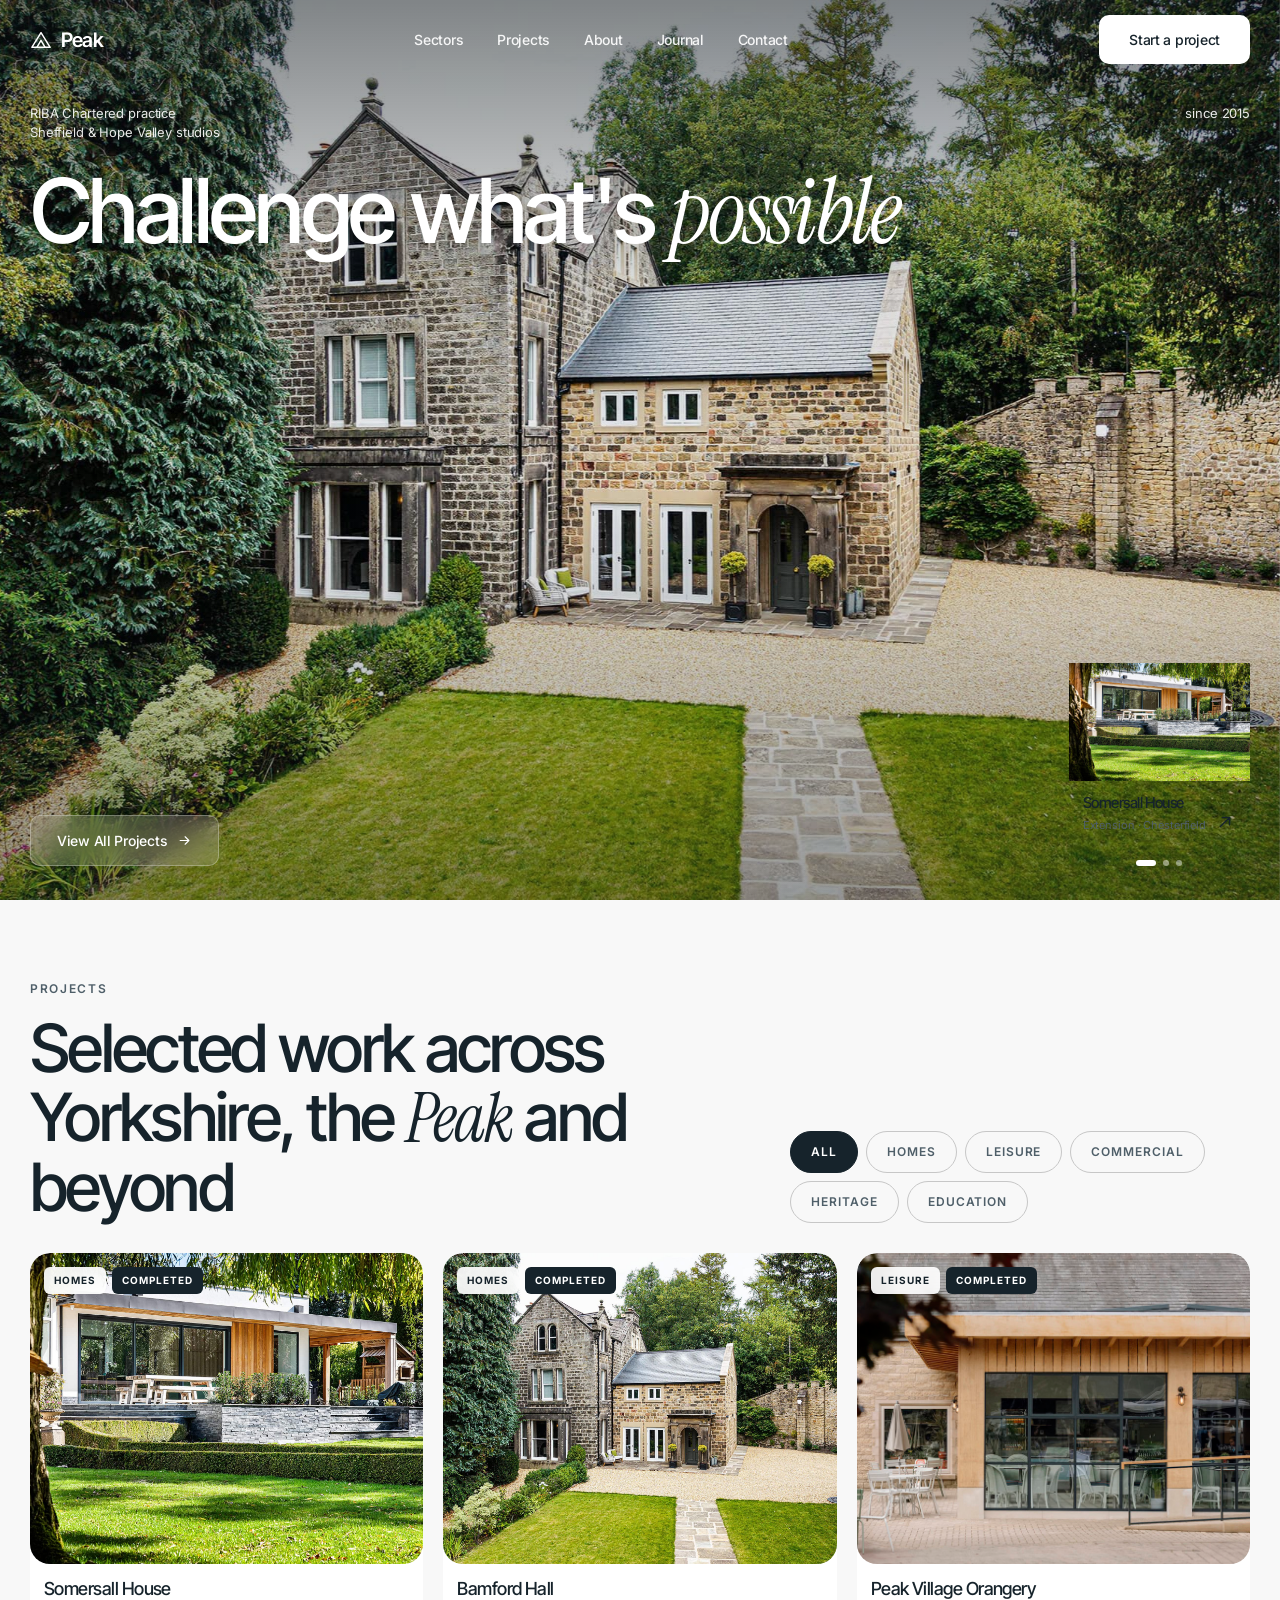
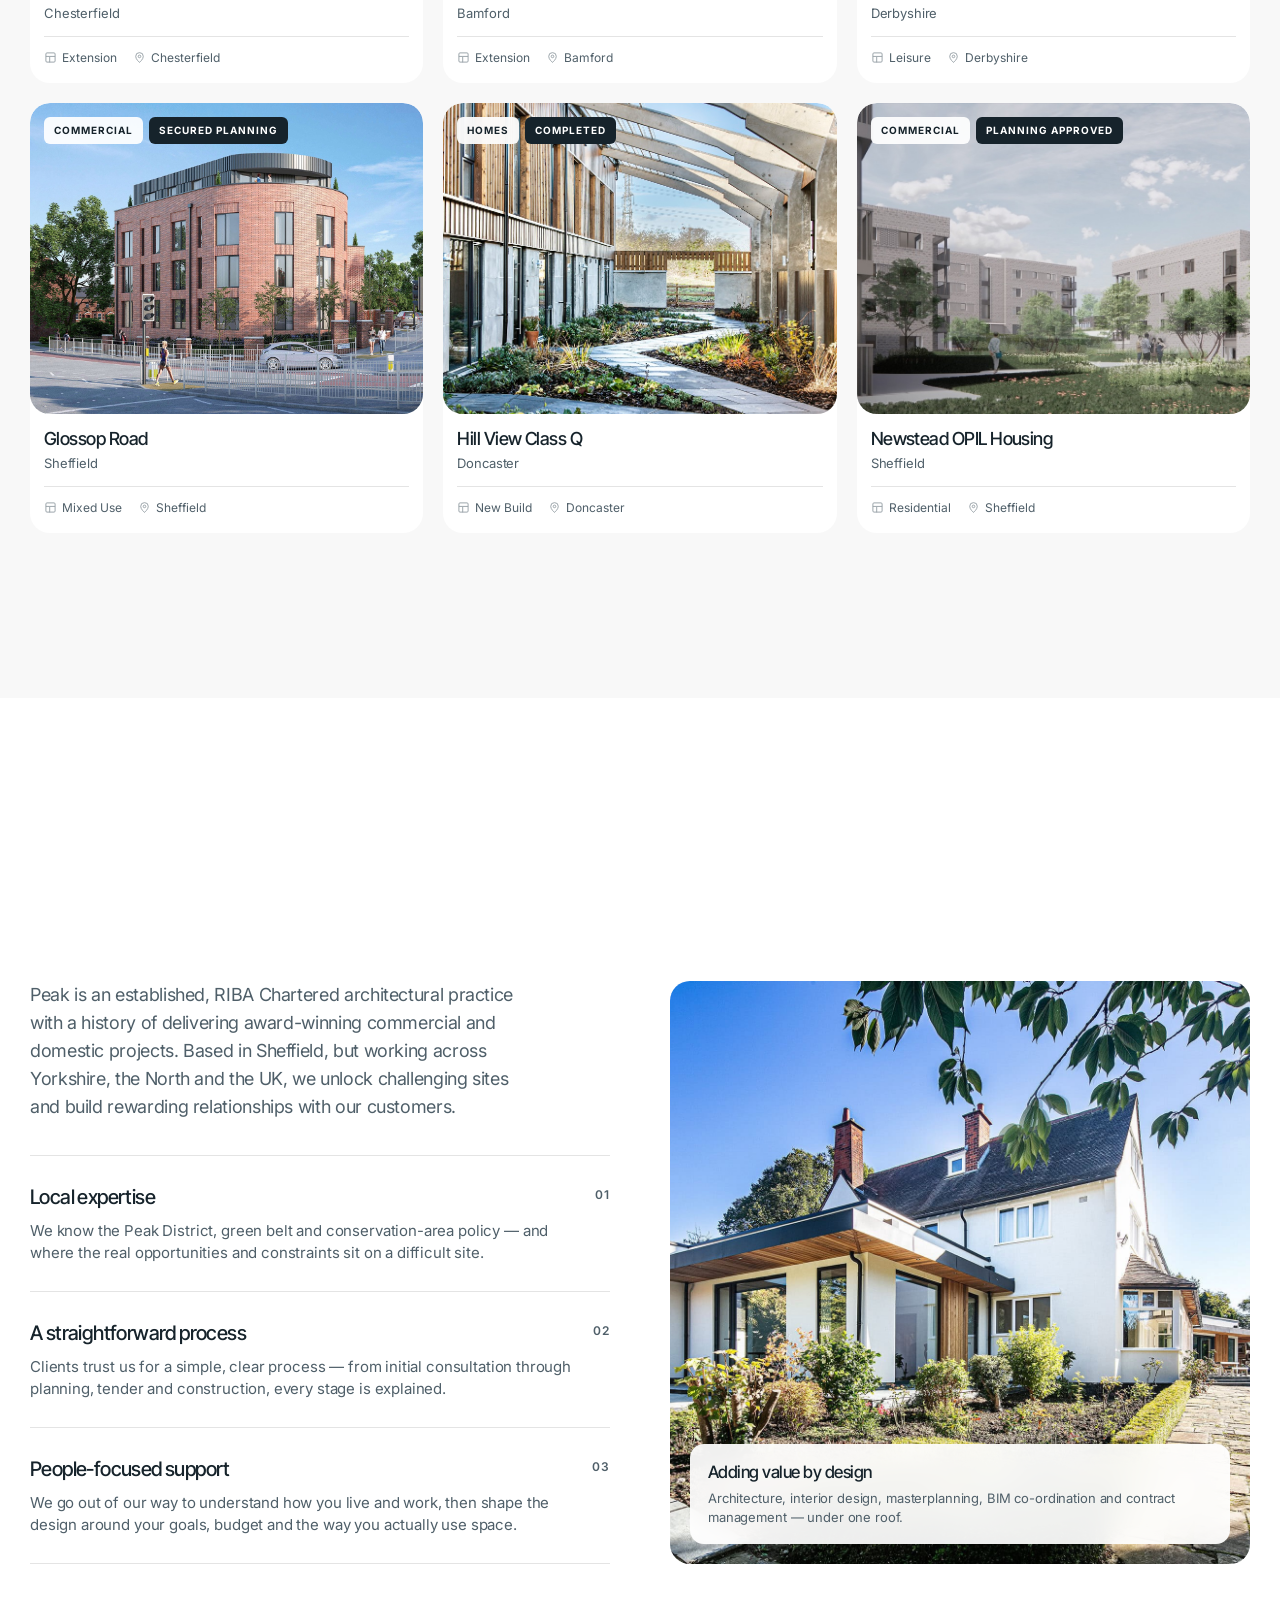
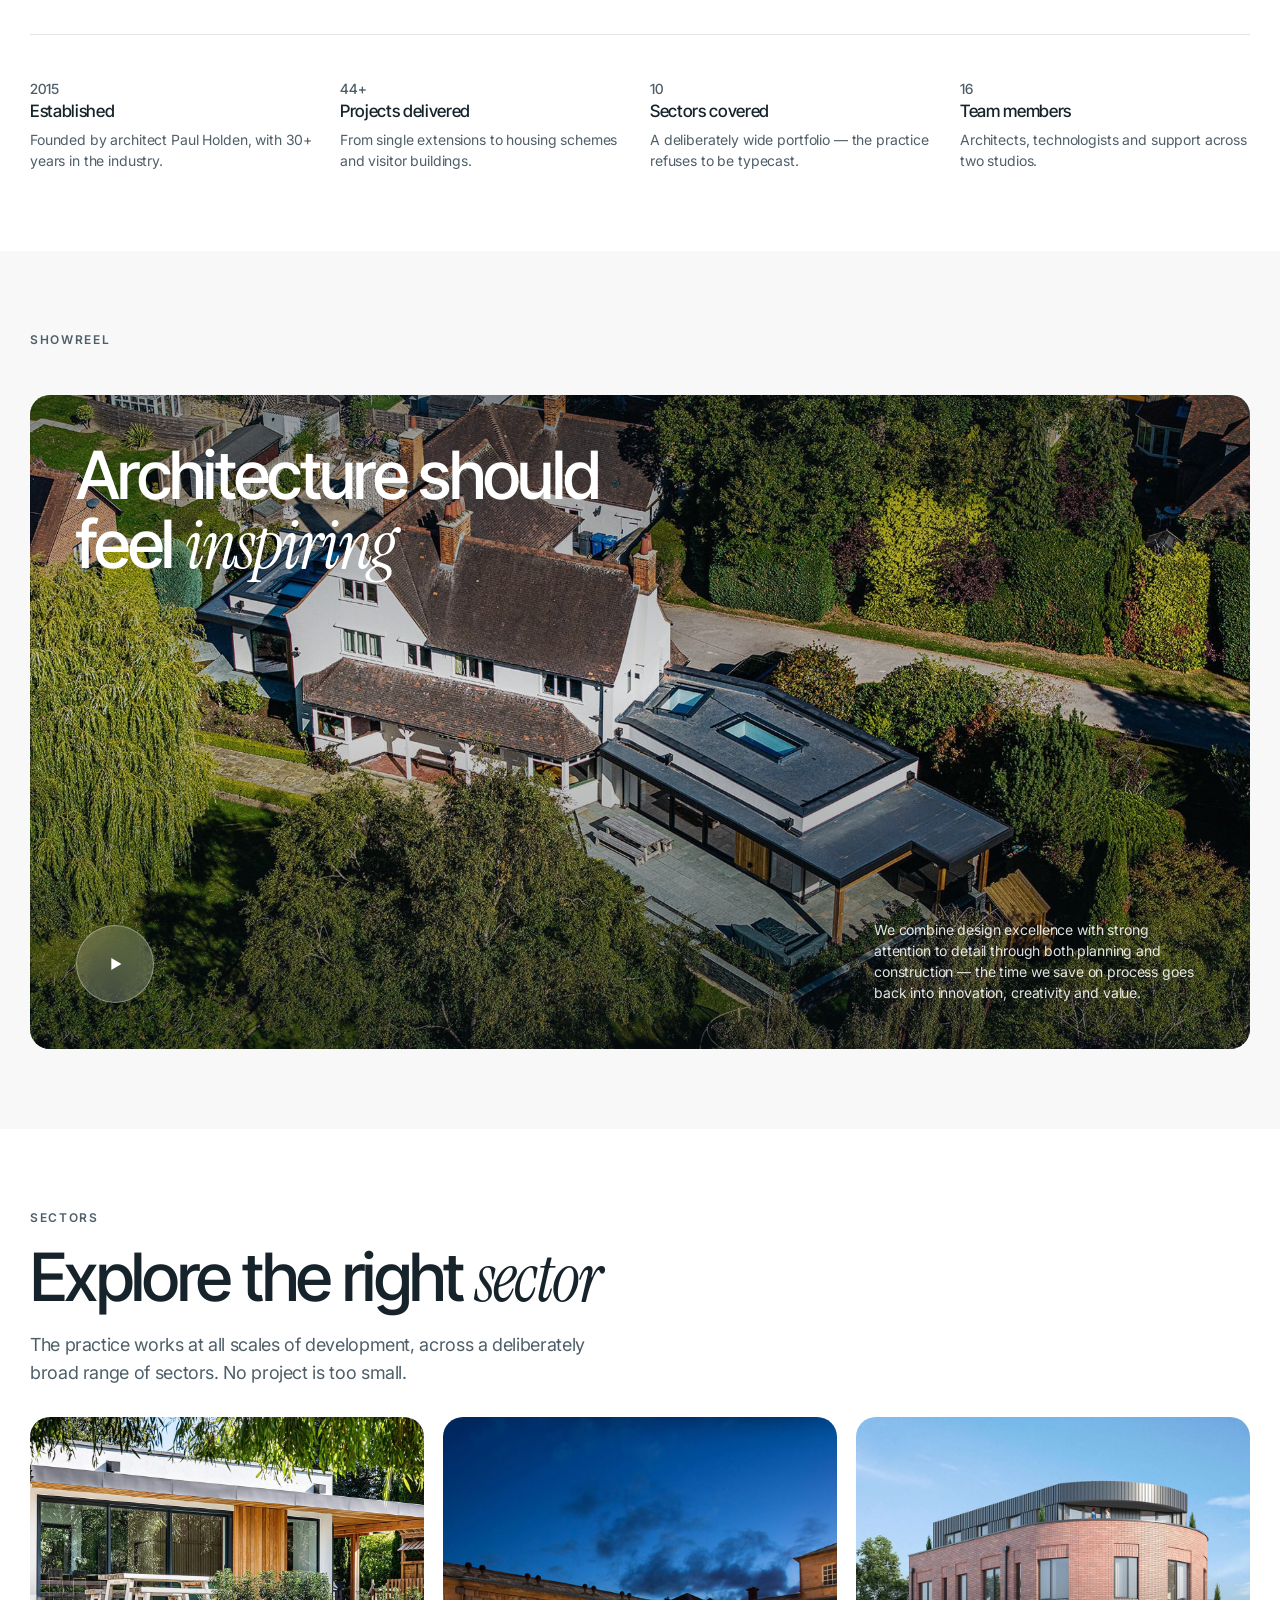
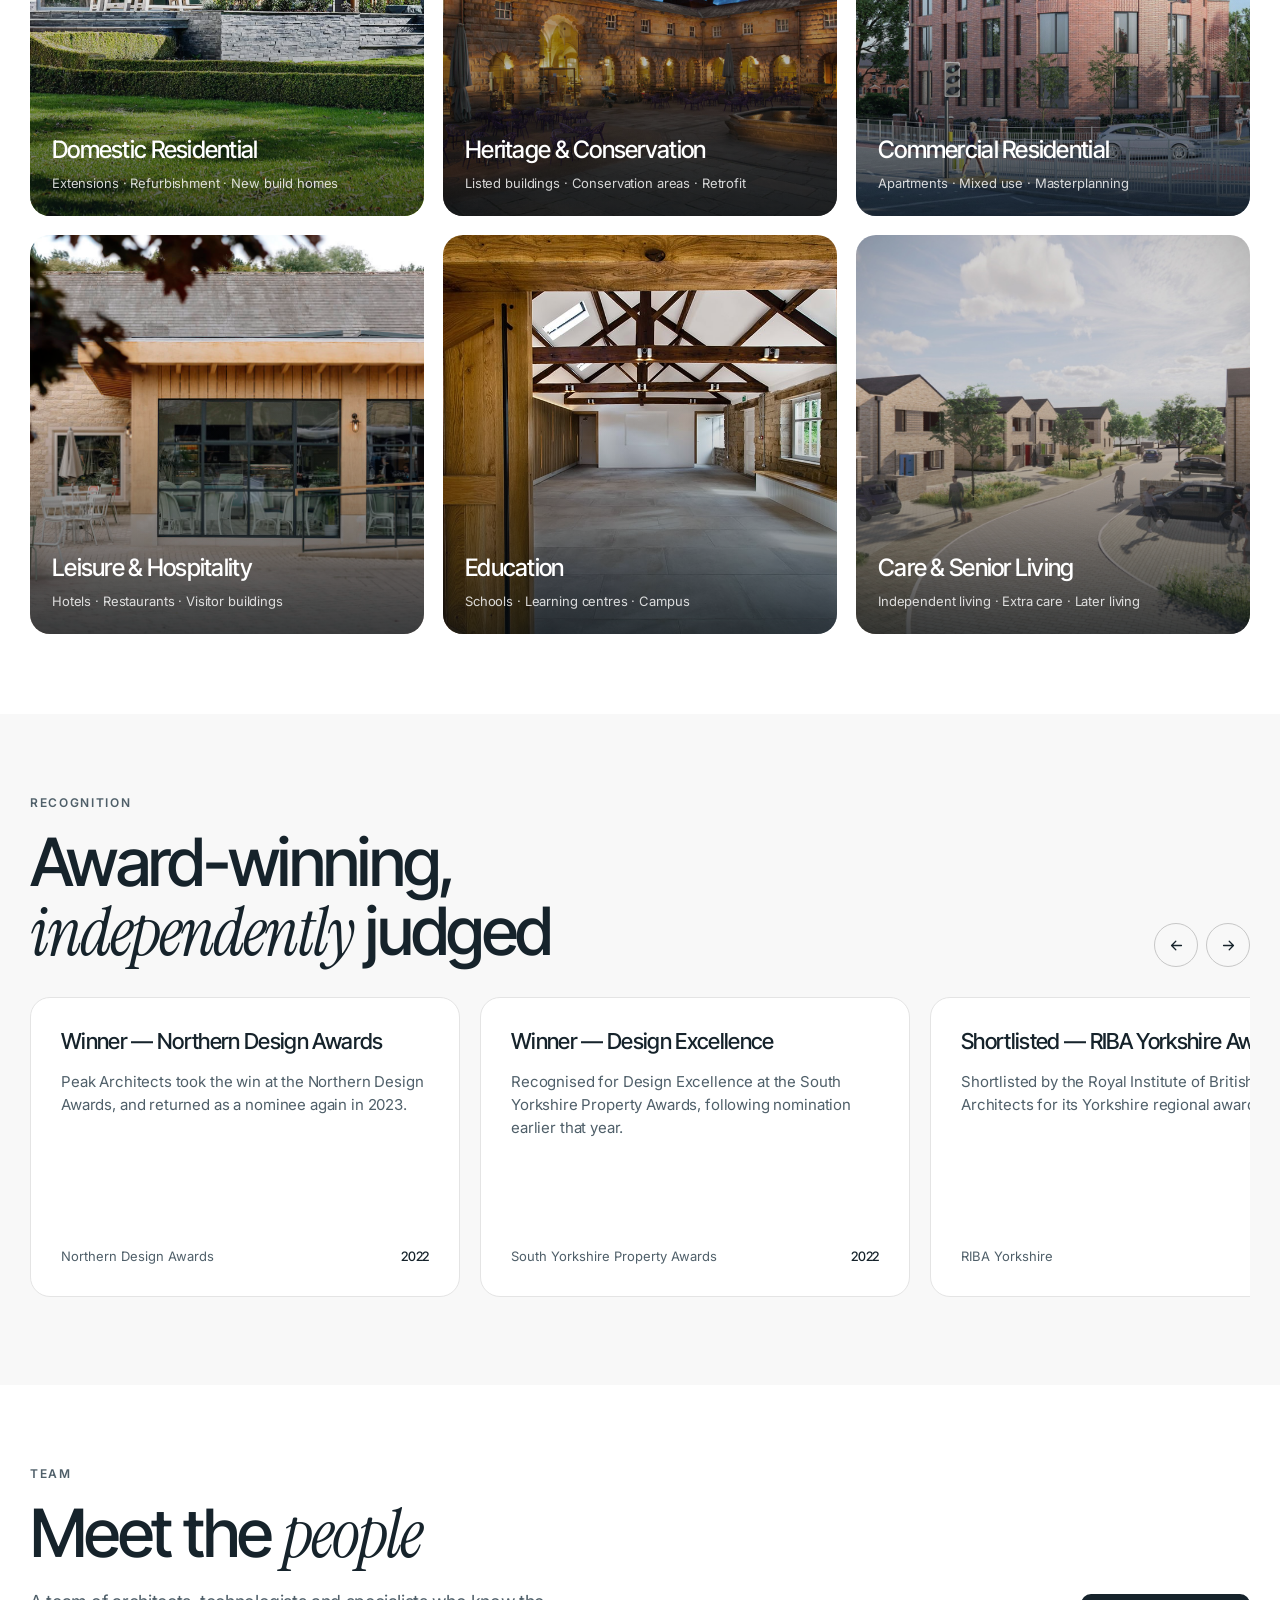
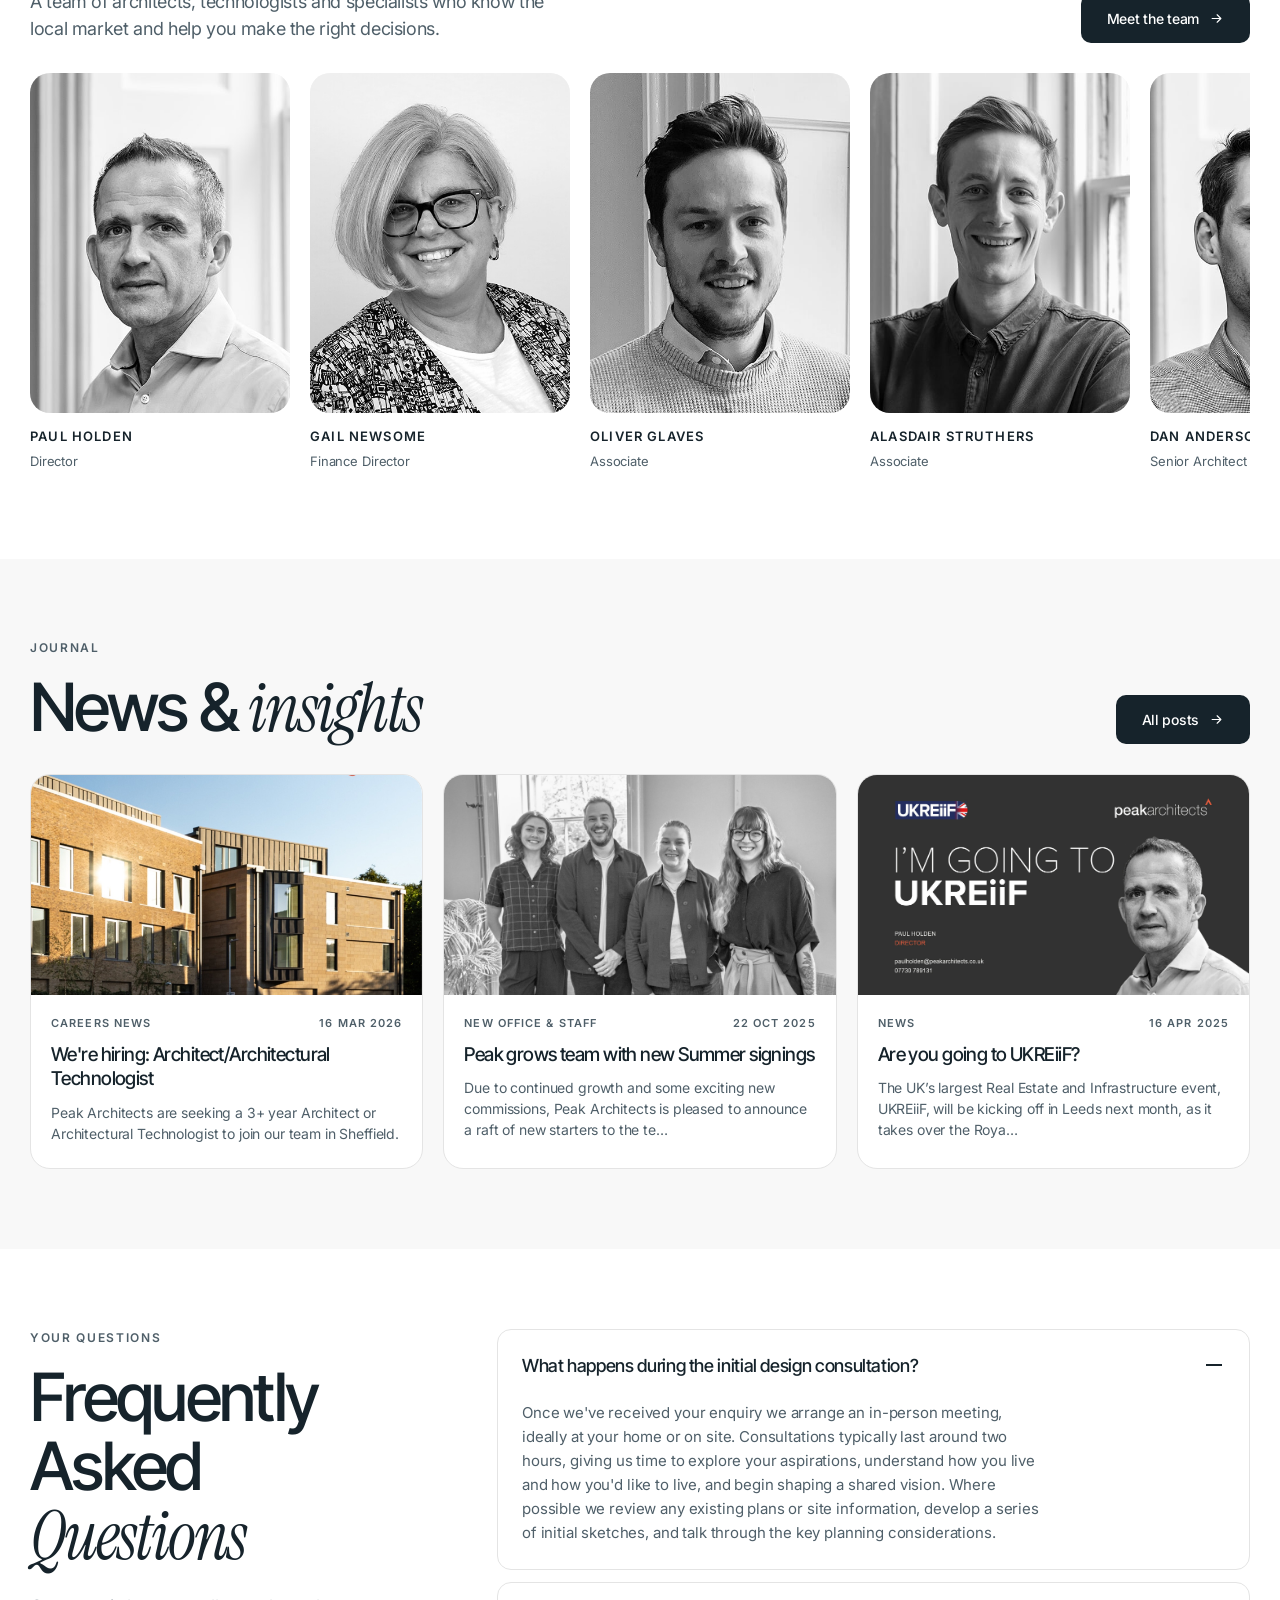
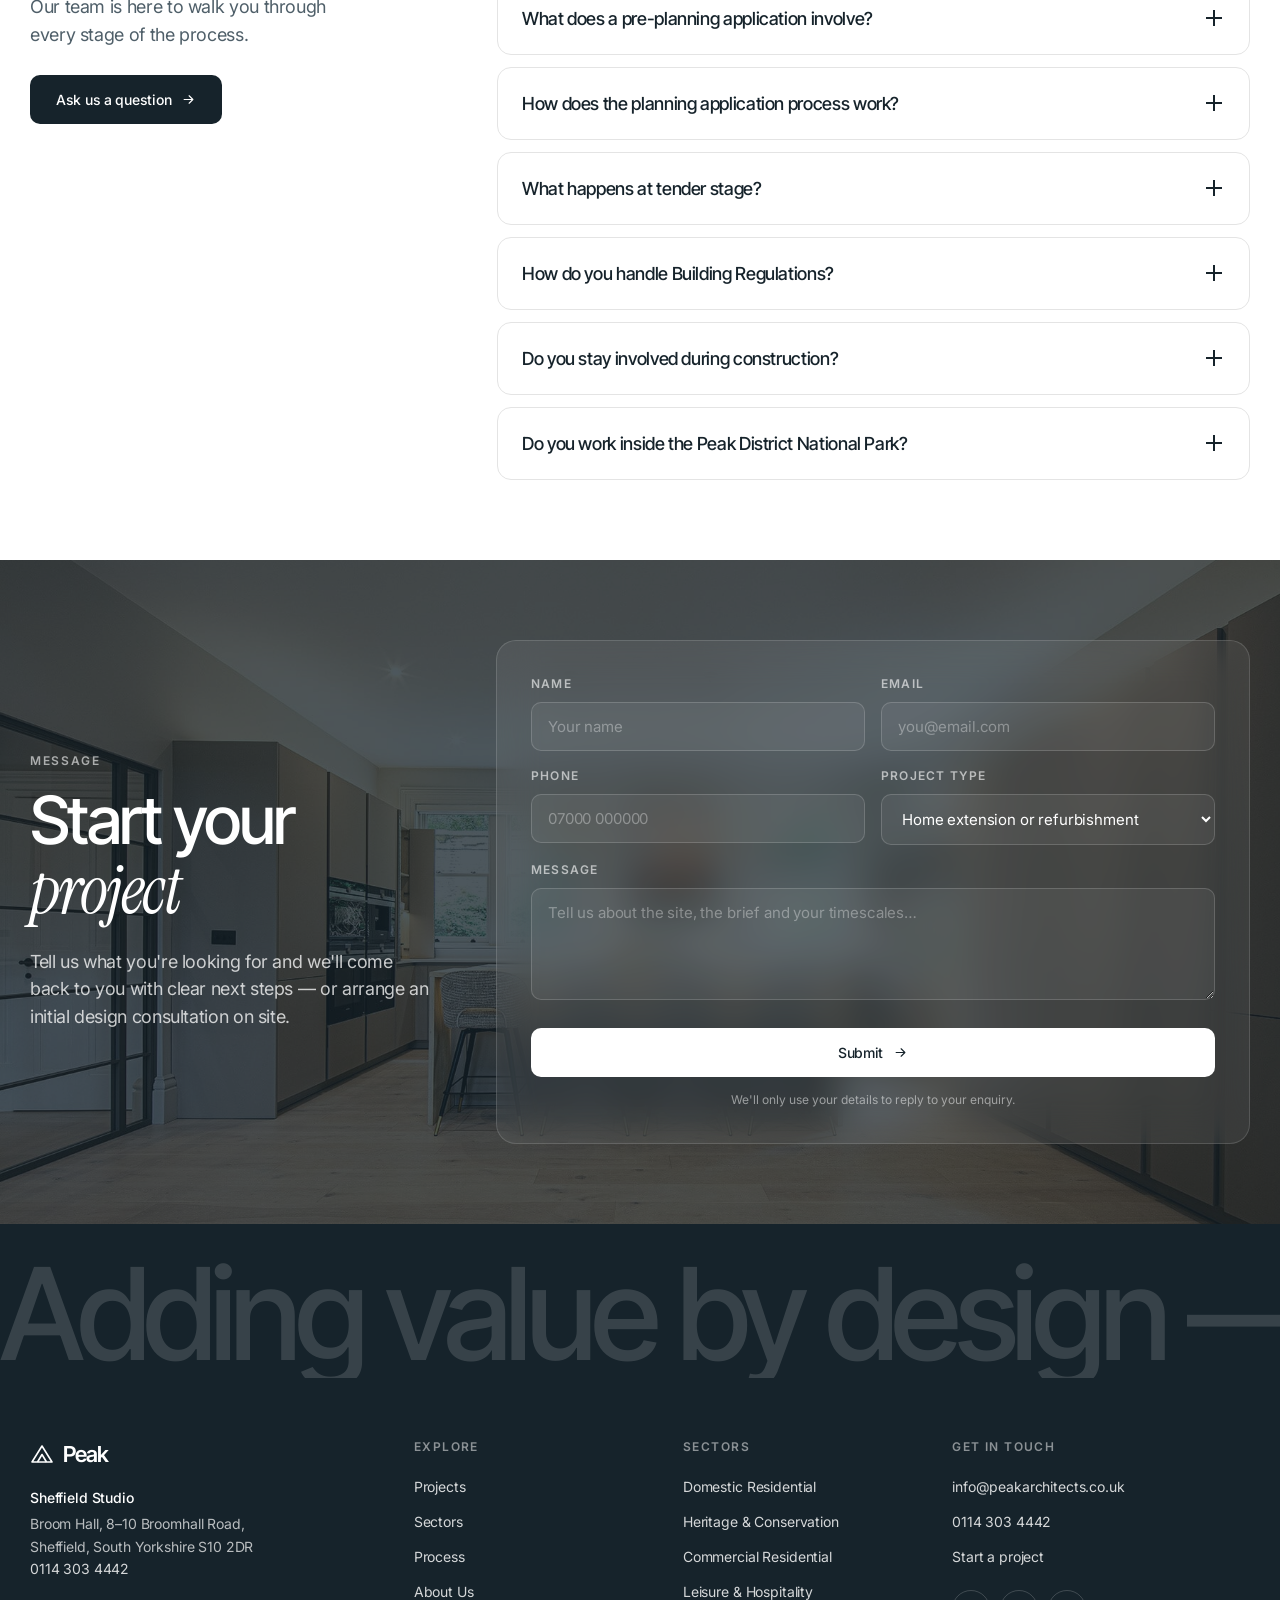
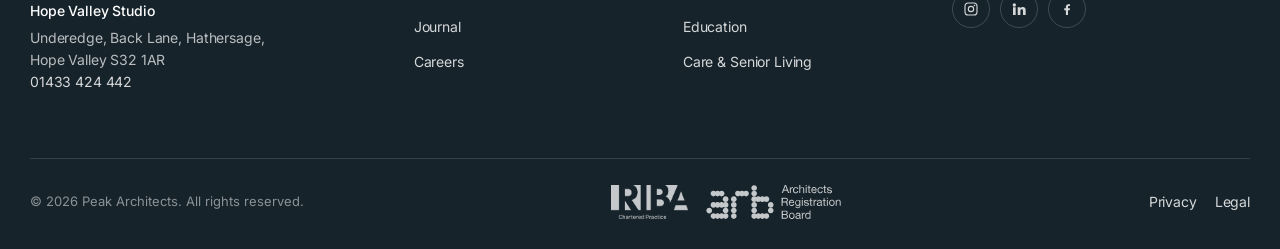
==== commit ea0d8bab: "Self-host all imagery and add Vercel config Make the site independent of the old WordPress server so" ====
--- a/index.html
+++ b/index.html
@@ -15,7 +15,7 @@
 <!-- ============================= HERO ============================= -->
 <section class="hero" id="top">
   <div class="hero__media">
-    <img src="https://peakarchitects.co.uk/wp-content/uploads/2025/09/DJI_20250821145056_0248_D-copy.jpg" alt="Bamford Hall, an 18th century stone house extended by Peak Architects in the Hope Valley">
+    <img src="assets/img/202509-DJI_20250821145056_0248_D-copy.jpg" alt="Bamford Hall, an 18th century stone house extended by Peak Architects in the Hope Valley">
   </div>
   <div class="hero__scrim"></div>
   <div class="hero__inner">
@@ -29,7 +29,7 @@
         <svg class="ar" width="15" height="15" viewBox="0 0 24 24" fill="none" aria-hidden="true"><path d="M5 12h14M13 6l6 6-6 6" stroke="currentColor" stroke-width="1.8" stroke-linecap="round" stroke-linejoin="round"/></svg></a>
       <div>
         <a class="floatcard" href="#" id="fcard">
-          <img src="https://peakarchitects.co.uk/wp-content/uploads/2025/10/IMG_0410-copy.jpg" alt="Featured project" id="fcImg">
+          <img src="assets/img/202510-IMG_0410-copy.jpg" alt="Featured project" id="fcImg">
           <div class="floatcard__b">
             <div><p class="floatcard__t" id="fcT">Somersall House</p>
               <p class="floatcard__m" id="fcM">Extension · Chesterfield</p></div>
@@ -89,7 +89,7 @@
         </div>
       </div>
       <div class="about__media rv">
-        <img src="https://peakarchitects.co.uk/wp-content/uploads/2025/10/78A0708-copy.jpg" alt="Interior of the Somersall House extension, with full-height glazing onto the garden terrace">
+        <img src="assets/img/202510-78A0708-copy.jpg" alt="Interior of the Somersall House extension, with full-height glazing onto the garden terrace">
         <div class="about__badge">
           <strong>Adding value by design</strong>
           <p>Architecture, interior design, masterplanning, BIM co-ordination and contract management — under one roof.</p>
@@ -114,7 +114,7 @@
   <div class="wrap">
     <div class="sec__head rv"><div class="l"><p class="eyebrow">Showreel</p></div></div>
     <div class="reel rv">
-      <img src="https://peakarchitects.co.uk/wp-content/uploads/2025/10/DJI_20250923111019_0026_D-copy.jpg" alt="Aerial view of a completed Peak Architects house extension and garden terrace">
+      <img src="assets/img/202510-DJI_20250923111019_0026_D-copy.jpg" alt="Aerial view of a completed Peak Architects house extension and garden terrace">
       <div class="reel__scrim"></div>
       <div class="reel__in">
         <h2 class="display">Architecture should feel <span class="it">inspiring</span></h2>
@@ -207,7 +207,7 @@
 
 <!-- ============================= CONTACT ============================= -->
 <section class="form__sec" id="contact">
-  <div class="form__bg"><img src="https://peakarchitects.co.uk/wp-content/uploads/2025/09/78A0384-copy.jpg" alt=""></div>
+  <div class="form__bg"><img src="assets/img/202509-78A0384-copy.jpg" alt=""></div>
   <div class="wrap">
     <div class="form__grid">
       <div class="form__l rv">
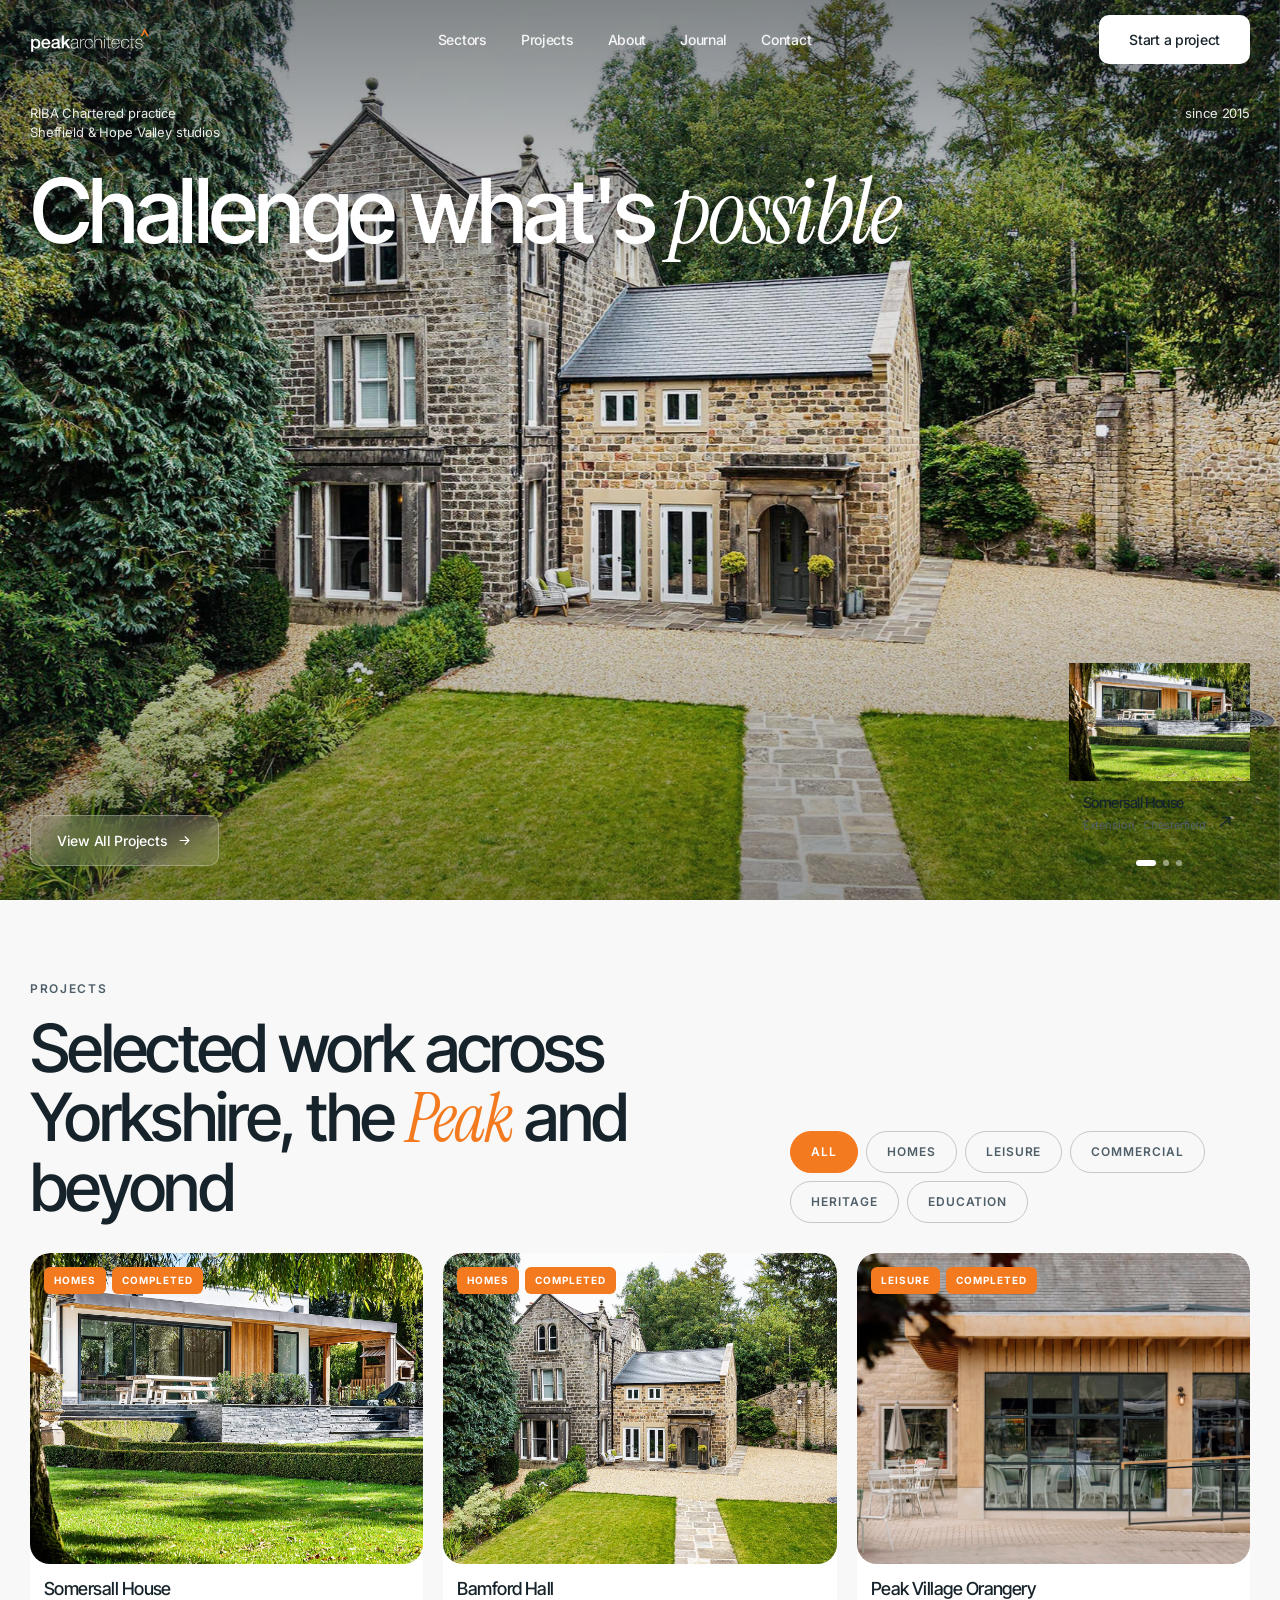
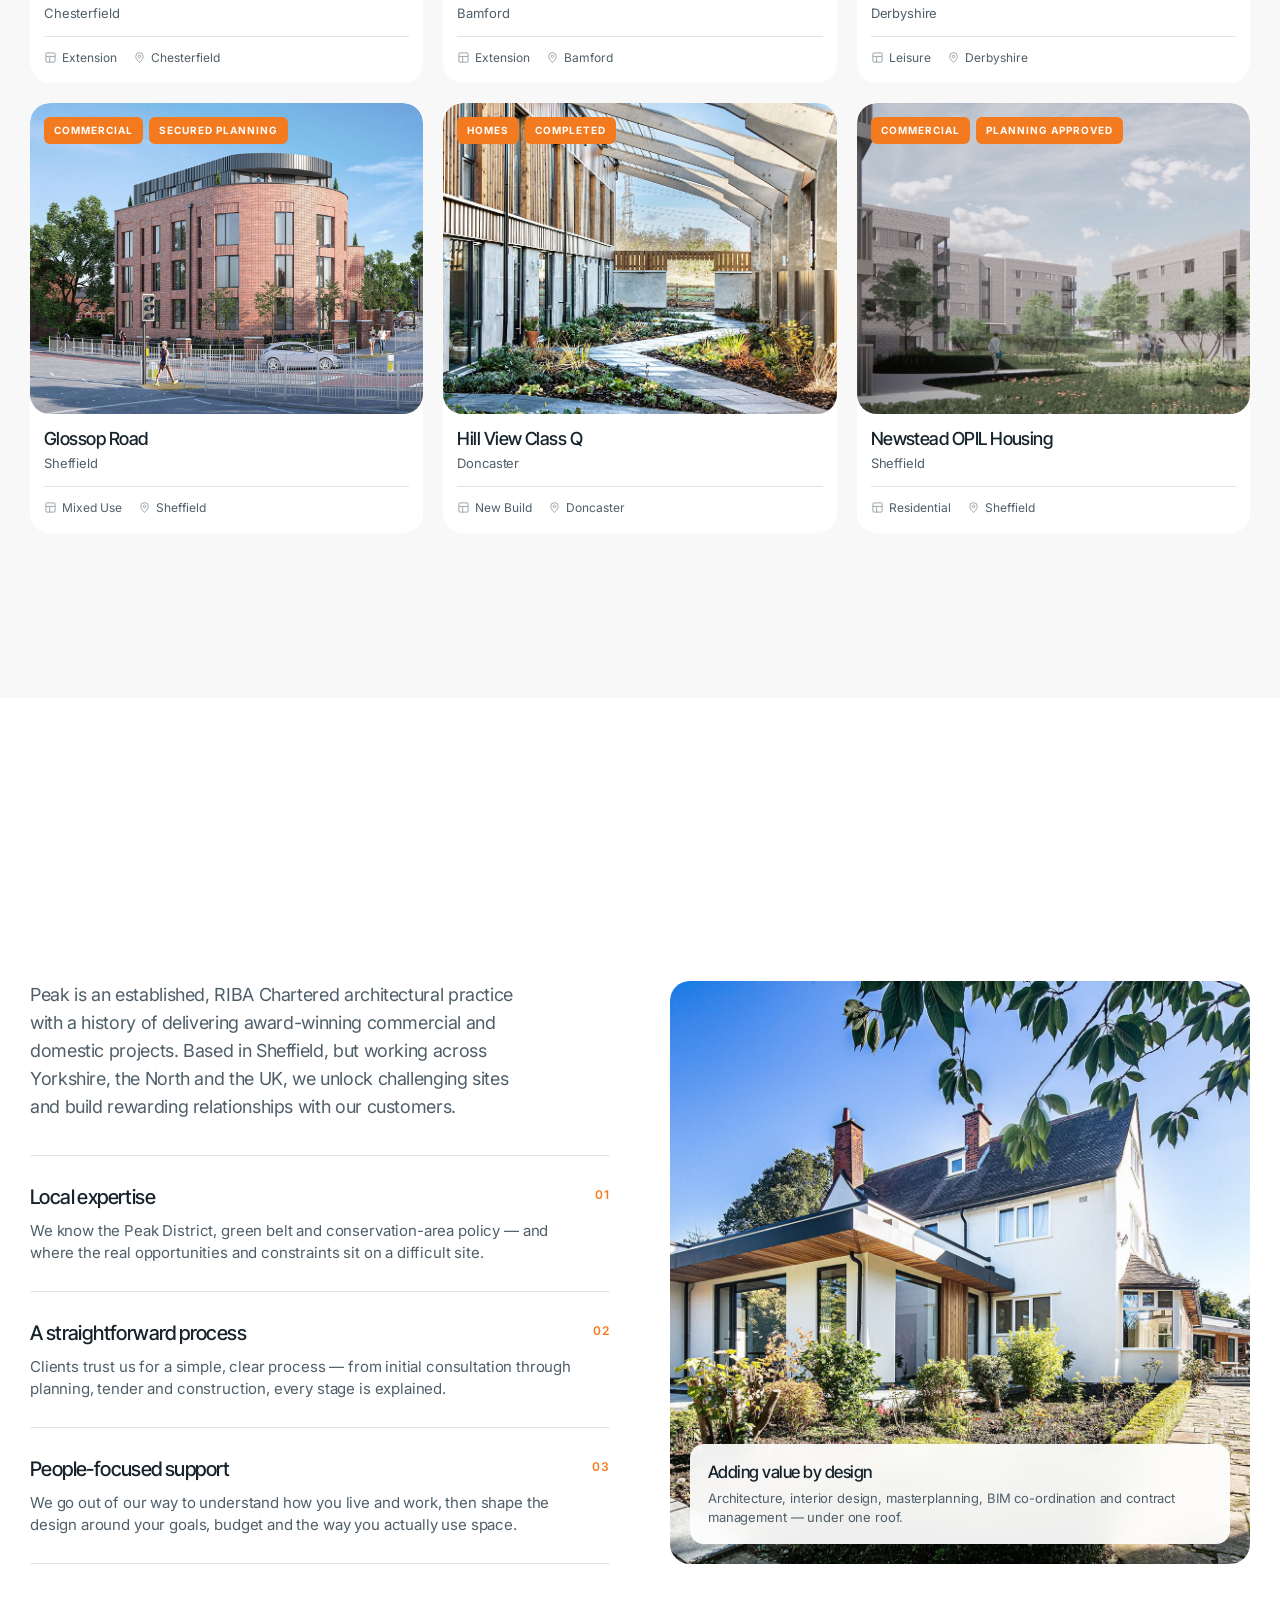
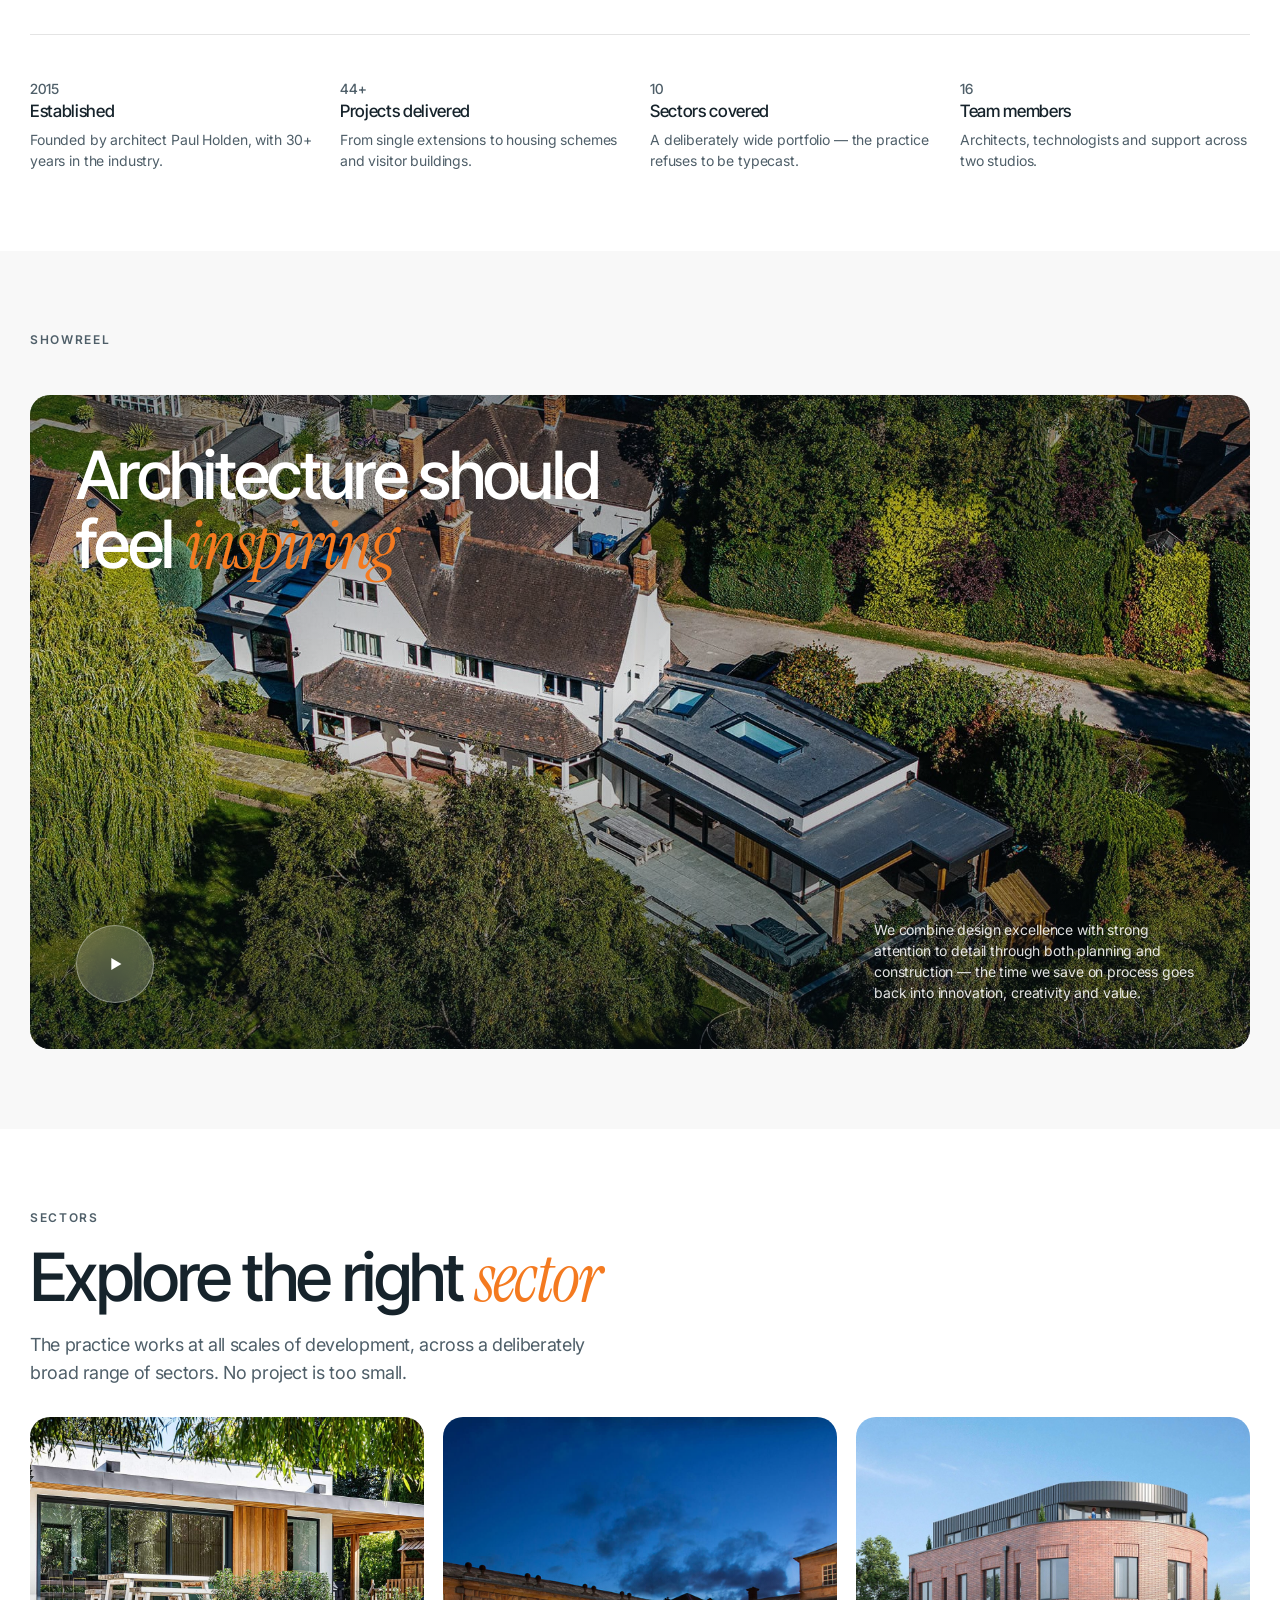
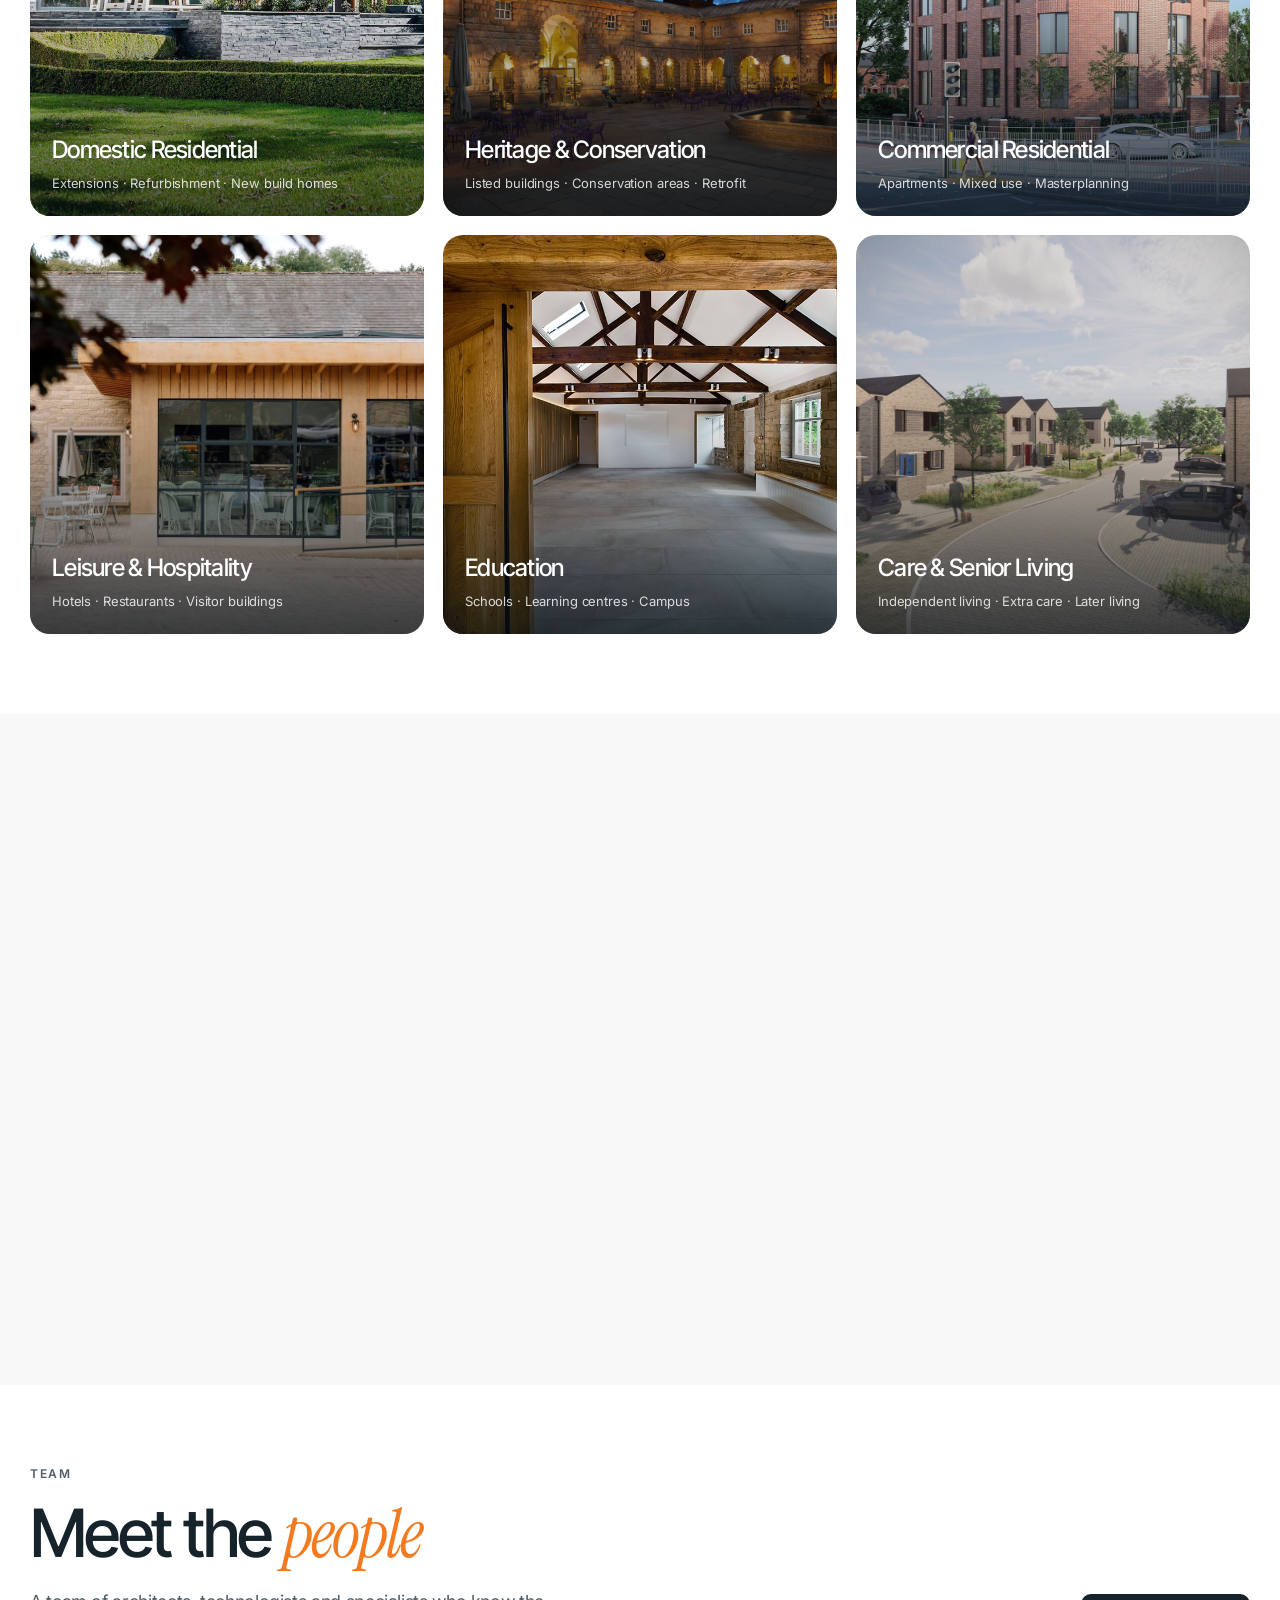
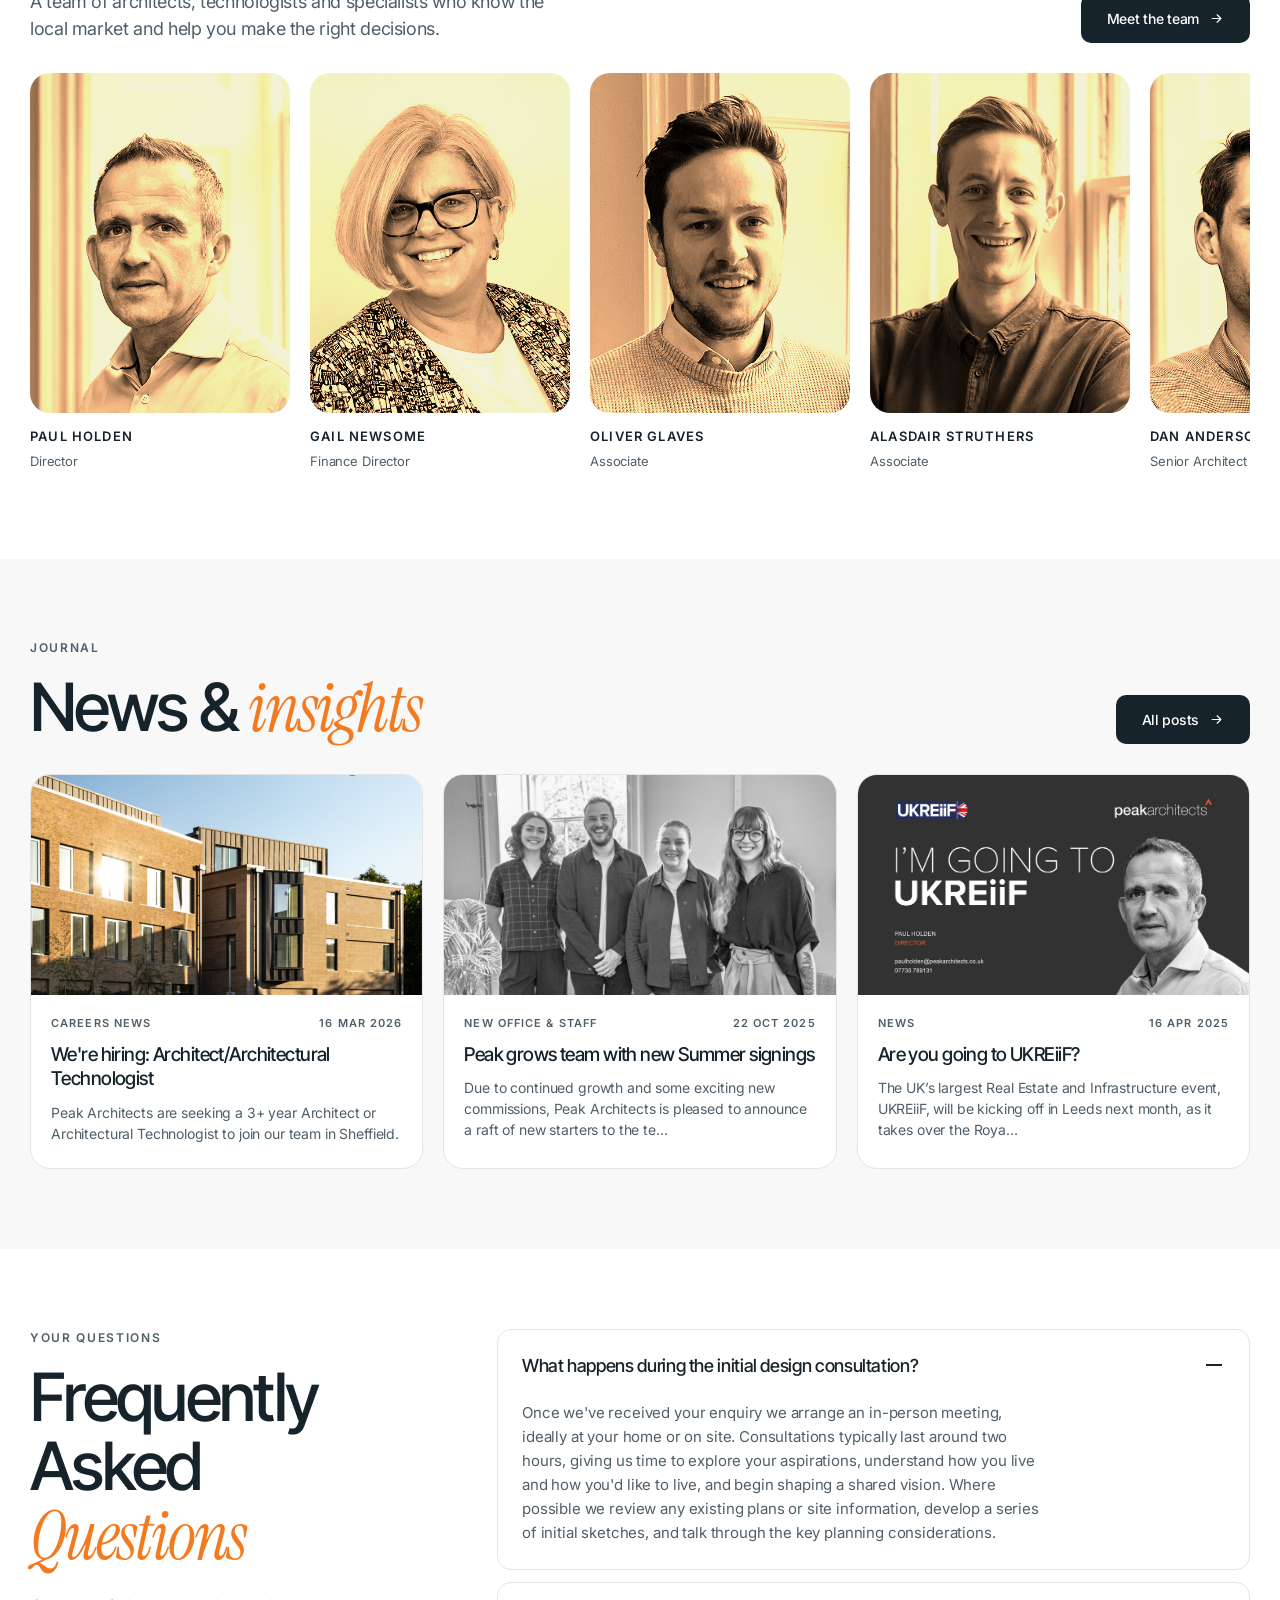
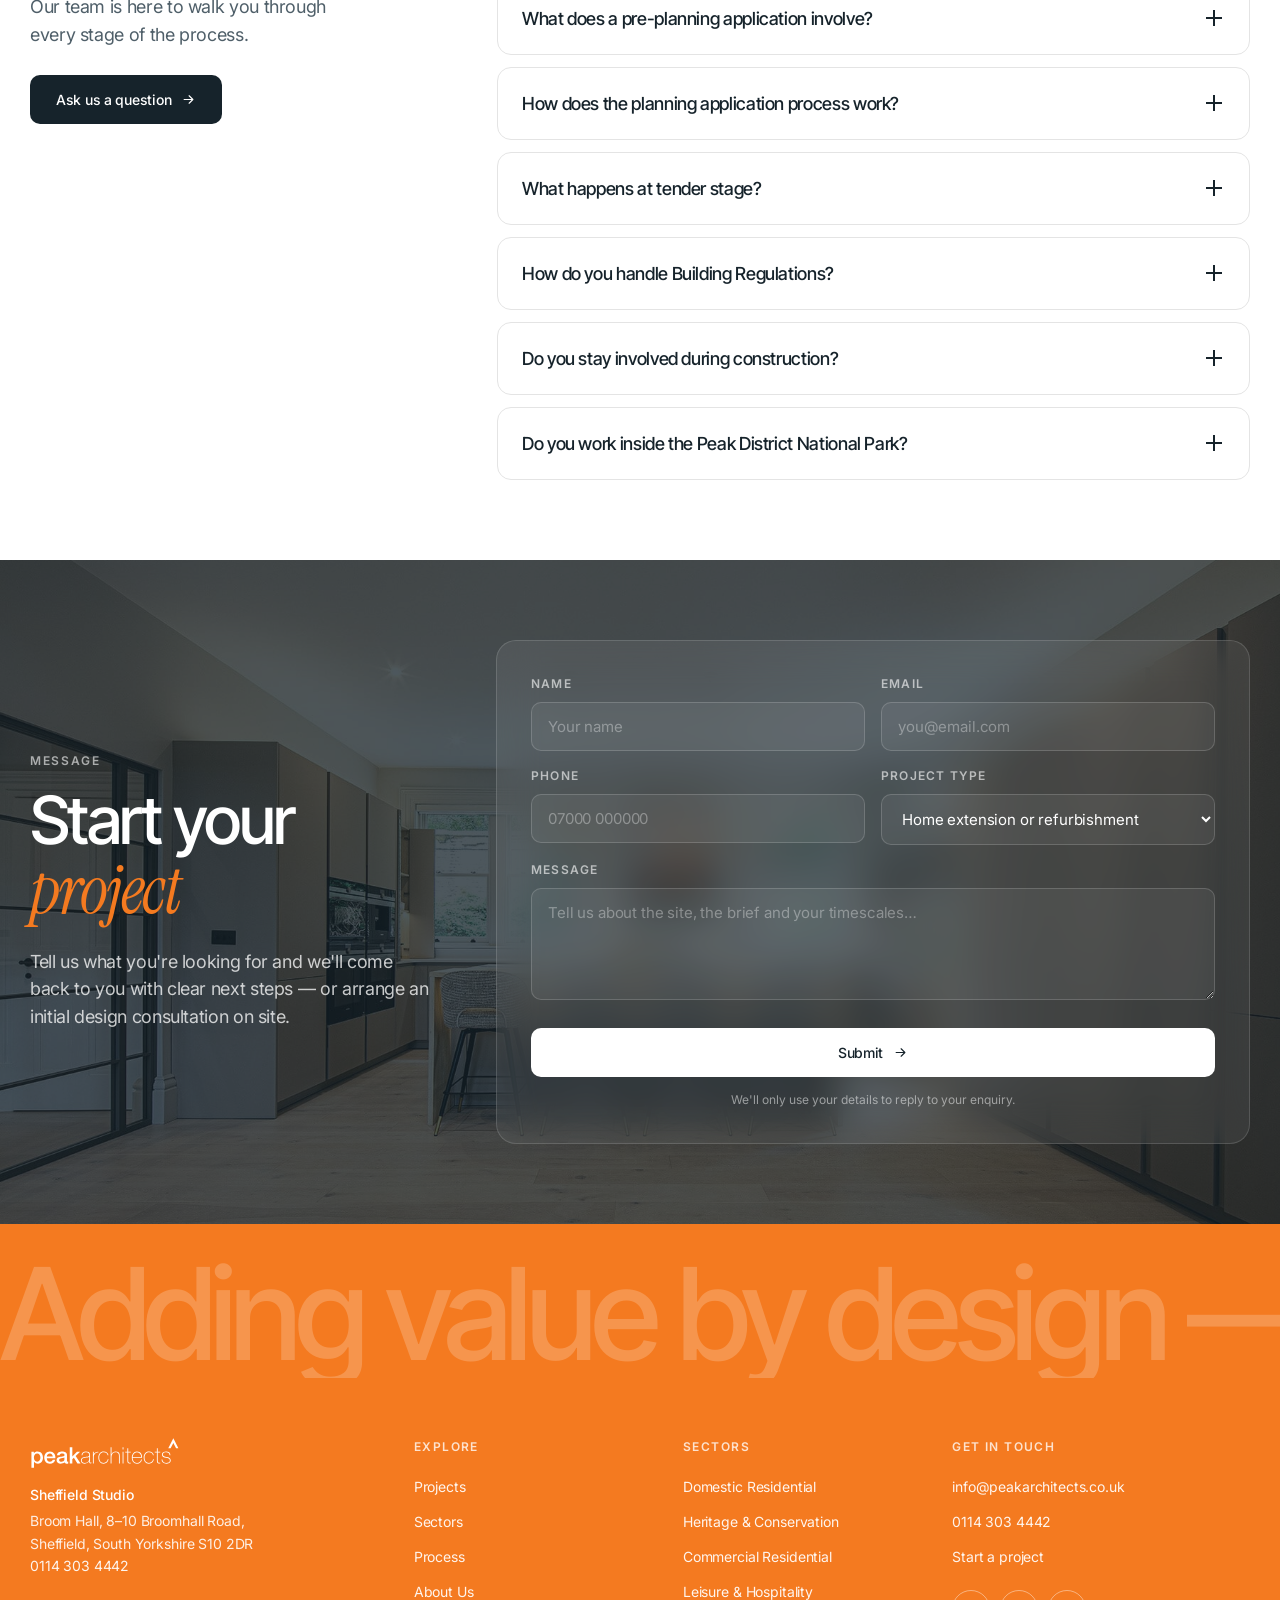
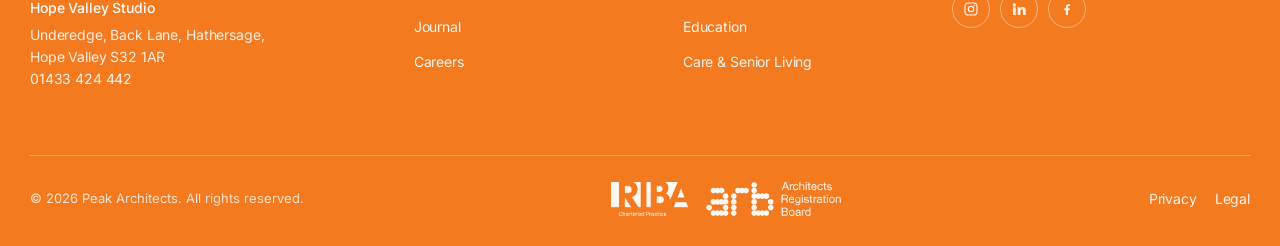
==== commit 3b639829: "Use the practice's own logo in the header and footer Replaces the placeholder triangle mark and "Pea" ====
--- a/index.html
+++ b/index.html
@@ -8,7 +8,7 @@
 <link rel="preconnect" href="https://fonts.googleapis.com">
 <link rel="preconnect" href="https://fonts.gstatic.com" crossorigin>
 <link href="https://fonts.googleapis.com/css2?family=Inter+Tight:wght@400;500;600;700&family=Instrument+Serif:ital@0;1&family=Inter:wght@400;500;600;700&display=swap" rel="stylesheet">
-<link rel="stylesheet" href="styles.css">
+<link rel="stylesheet" href="styles.css?v=3">
 </head>
 <body data-page="home" data-nav="overlay">
 
@@ -248,7 +248,7 @@
 
 <div class="marq" aria-hidden="true"><div class="marq__t" id="marq"></div></div>
 
-<script src="data.js"></script>
-<script src="site.js"></script>
+<script src="data.js?v=3"></script>
+<script src="site.js?v=3"></script>
 </body>
 </html>
--- a/styles.css
+++ b/styles.css
@@ -10,7 +10,16 @@
   --white:#fff;
   --cream:#FFEBC6;
   --clay:#7E4B3A;
-  --accent:#EB5D3E;          /* Peak brand terracotta */
+  --accent:#F47A20;          /* Peak brand orange — signature accent */
+  --accent-on:#FFFFFF;       /* text on orange */
+  --logo-ink:#4A4A4A;        /* wordmark grey from the practice's logo */
+  /* Editorial orange monochrome for portraits (see .tcard__ph img).
+     Solved against the CSS filter colour matrices so the midtone hue lands on
+     27° — the brand orange is 28°. Tonal ramp, shadow to highlight:
+       rgb(33,24,16) deep brown-orange -> rgb(173,128,91) muted orange
+       -> rgb(255,232,166) cream. Median saturation ~0.47: warm, not fluorescent. */
+  --tint-orange:grayscale(1) sepia(.9) hue-rotate(-15deg) saturate(1.8)
+                brightness(.94) contrast(1.03);
   --container:1356px;
   --r-lg:20px;
   --r-md:14px;
@@ -39,7 +48,12 @@
   font-family:var(--f-display);font-weight:500;
   letter-spacing:-.04em;line-height:1.06;margin:0;
 }
-.it{font-family:var(--f-serif);font-style:italic;font-weight:400;letter-spacing:-.03em}
+/* Emphasised italic words carry the orange accent. Typography itself is unchanged —
+   family, style, weight and tracking all stay exactly as they were. */
+.it{font-family:var(--f-serif);font-style:italic;font-weight:400;letter-spacing:-.03em;
+  color:var(--accent)}
+/* Header exception: the hero sits under the overlay nav and stays as designed. */
+.hero h1 .it{color:inherit}
 h2.display{font-size:clamp(38px,5.2vw,80px);letter-spacing:-.04em;line-height:1.04}
 h3.display{font-size:clamp(24px,2.4vw,30px);letter-spacing:-.02em;line-height:1.2}
 
@@ -79,10 +93,19 @@
 }
 .nav.solid{background:rgba(255,255,255,.9);backdrop-filter:blur(18px);
   -webkit-backdrop-filter:blur(18px);box-shadow:0 1px 0 var(--line)}
-.nav__brand{display:flex;align-items:center;gap:9px;font-family:var(--f-display);
-  font-weight:600;font-size:20px;letter-spacing:-.04em;color:#fff;transition:color .4s}
-.nav.solid .nav__brand{color:var(--ink)}
-.nav__mark{width:22px;height:22px;flex:none}
+.nav__brand{display:flex;align-items:center;color:#fff;transition:color .4s}
+.nav.solid .nav__brand{color:var(--logo-ink)}
+
+/* ---------- logo ----------
+   The wordmark inherits currentColor from its container, so the same markup
+   serves the transparent header (white over photography), the solid header
+   (brand grey) and the orange footer (white). */
+.pklogo{display:block;height:26px;width:auto;flex:none}
+.pklogo__word{fill:currentColor}
+.pklogo__mark{fill:var(--accent)}
+.nav__brand .pklogo{height:24px}
+/* On the orange footer the chevron would vanish, so it resolves to white */
+.foot__brand .pklogo__mark{fill:#fff}
 .nav__links{display:flex;gap:34px;align-items:center}
 .nav__links a{font-size:14px;font-weight:500;letter-spacing:-.02em;color:rgba(255,255,255,.92);
   transition:color .3s,opacity .3s;position:relative}
@@ -161,8 +184,8 @@
 .tab{padding:11px 20px;border-radius:100px;border:1px solid var(--line-strong);
   font-size:12px;font-weight:600;letter-spacing:.08em;color:var(--ink-soft);
   transition:all .35s var(--ease);background:transparent}
-.tab:hover{border-color:var(--ink);color:var(--ink)}
-.tab.on{background:var(--ink);border-color:var(--ink);color:#fff}
+.tab:hover{border-color:var(--accent);color:var(--accent)}
+.tab.on{background:var(--accent);border-color:var(--accent);color:var(--accent-on)}
 
 /* ---------- project grid ---------- */
 .grid3{display:grid;grid-template-columns:repeat(3,1fr);gap:20px}
@@ -173,9 +196,11 @@
 .pcard__ph img{width:100%;height:100%;object-fit:cover;transition:transform 1s var(--ease)}
 .pcard:hover .pcard__ph img{transform:scale(1.05)}
 .pcard__tags{position:absolute;top:14px;left:14px;display:flex;gap:6px}
-.chip{background:rgba(255,255,255,.92);backdrop-filter:blur(8px);border-radius:6px;
-  padding:6px 10px;font-size:10px;font-weight:700;letter-spacing:.1em;color:var(--ink)}
-.chip--solid{background:var(--ink);color:#fff}
+/* Highlight pills: orange fill, white text. Padding, radius, size, weight and
+   tracking are untouched — colour treatment only. */
+.chip{background:var(--accent);border-radius:6px;
+  padding:6px 10px;font-size:10px;font-weight:700;letter-spacing:.1em;color:var(--accent-on)}
+.chip--solid{background:var(--accent);color:var(--accent-on)}
 .pcard__b{padding:14px 14px 0}
 .pcard__t{font-family:var(--f-display);font-size:18px;font-weight:500;letter-spacing:-.03em;
   margin:0 0 4px;line-height:1.25}
@@ -196,7 +221,7 @@
 .fitem:last-child{border-bottom:1px solid var(--line)}
 .fitem h4{font-family:var(--f-display);font-size:20px;font-weight:500;letter-spacing:-.03em;margin:0 0 8px}
 .fitem p{margin:0;font-size:15px;color:var(--ink-soft);letter-spacing:-.01em;line-height:1.5}
-.fitem .num{font-family:var(--f-ui);font-size:12px;font-weight:600;color:var(--ink-soft);
+.fitem .num{font-family:var(--f-ui);font-size:12px;font-weight:600;color:var(--accent);
   letter-spacing:.1em;padding-top:4px}
 
 .about__media{position:relative;border-radius:var(--r-lg);overflow:hidden;height:100%;min-height:520px}
@@ -248,7 +273,7 @@
 .scard__b p{margin:0;font-size:13px;color:rgba(255,255,255,.82);letter-spacing:-.01em}
 .scard__ar{position:absolute;top:18px;right:18px;width:38px;height:38px;border-radius:50%;
   background:rgba(255,255,255,.9);display:flex;align-items:center;justify-content:center;
-  color:var(--ink);opacity:0;transform:translateY(-6px);transition:all .5s var(--ease)}
+  color:var(--accent);opacity:0;transform:translateY(-6px);transition:all .5s var(--ease)}
 .scard:hover .scard__ar{opacity:1;transform:translateY(0)}
 
 /* ============================================================
@@ -265,11 +290,11 @@
 .rcard p{margin:0;font-size:15px;color:var(--ink-soft);line-height:1.55;letter-spacing:-.01em}
 .rcard__f{margin-top:auto;padding-top:22px;display:flex;justify-content:space-between;
   align-items:center;font-size:13px;color:var(--ink-soft)}
-.rcard__y{font-family:var(--f-display);font-weight:500;color:var(--ink);letter-spacing:-.02em}
+.rcard__y{font-family:var(--f-display);font-weight:500;color:var(--accent);letter-spacing:-.02em}
 .rnav{display:flex;gap:8px}
 .rbtn{width:44px;height:44px;border-radius:50%;border:1px solid var(--line-strong);
   display:flex;align-items:center;justify-content:center;transition:all .4s var(--ease)}
-.rbtn:hover{background:var(--ink);border-color:var(--ink);color:#fff}
+.rbtn:hover{background:var(--accent);border-color:var(--accent);color:var(--accent-on)}
 
 /* ============================================================
    TEAM
@@ -279,9 +304,14 @@
 .trail::-webkit-scrollbar{display:none}
 .tcard{flex:0 0 260px;scroll-snap-align:start}
 .tcard__ph{border-radius:var(--r-lg);overflow:hidden;height:340px;background:var(--paper);margin-bottom:14px}
-.tcard__ph img{width:100%;height:100%;object-fit:cover;filter:grayscale(1);
+/* Warm orange monochrome, editorial rather than an overlay: flatten to mono first,
+   push the whole tonal range warm, then re-seat the hue on the brand orange.
+   Shadows land deep brown-orange, midtones muted orange, highlights cream —
+   facial detail and contrast are preserved. Hover still reveals full colour. */
+.tcard__ph img{width:100%;height:100%;object-fit:cover;
+  filter:var(--tint-orange);
   transition:filter .6s var(--ease),transform 1s var(--ease)}
-.tcard:hover .tcard__ph img{filter:grayscale(0);transform:scale(1.04)}
+.tcard:hover .tcard__ph img{filter:none;transform:scale(1.04)}
 .tcard h4{font-family:var(--f-ui);font-size:13px;font-weight:600;letter-spacing:.09em;
   text-transform:uppercase;margin:0 0 5px}
 .tcard p{margin:0;font-size:13px;color:var(--ink-soft);letter-spacing:-.01em}
@@ -339,34 +369,37 @@
 /* ============================================================
    MARQUEE + FOOTER
    ============================================================ */
-.marq{background:var(--ink);color:#fff;padding:26px 0 0;overflow:hidden}
+.marq{background:var(--accent);color:#fff;padding:26px 0 0;overflow:hidden}
 .marq__t{display:flex;gap:40px;white-space:nowrap;animation:slide 26s linear infinite;
   font-family:var(--f-display);font-size:clamp(52px,10vw,150px);font-weight:500;
-  letter-spacing:-.05em;line-height:1;opacity:.14}
+  letter-spacing:-.05em;line-height:1;opacity:.2}
 @keyframes slide{to{transform:translateX(-50%)}}
 
-.foot{background:var(--ink);color:#fff;padding:60px 0 30px}
+/* Footer: the site's strong orange closing block. Structure, columns, spacing and
+   alignment are unchanged — background and text contrast only. */
+.foot{background:var(--accent);color:#fff;padding:60px 0 30px}
 .foot__row{display:grid;grid-template-columns:1.5fr 1fr 1fr 1.3fr;gap:40px;
-  padding-bottom:44px;border-bottom:1px solid rgba(255,255,255,.13)}
+  padding-bottom:44px;border-bottom:1px solid rgba(255,255,255,.32)}
 .foot h5{font-size:12px;font-weight:600;letter-spacing:.12em;text-transform:uppercase;
-  color:rgba(255,255,255,.5);margin:0 0 18px}
+  color:rgba(255,255,255,.78);margin:0 0 18px}
 .foot ul{list-style:none;margin:0;padding:0;display:flex;flex-direction:column;gap:11px}
-.foot a{font-size:14px;color:rgba(255,255,255,.82);letter-spacing:-.01em;transition:color .3s}
-.foot a:hover{color:var(--accent)}
-.foot__brand{display:flex;align-items:center;gap:9px;font-family:var(--f-display);
-  font-size:22px;font-weight:600;letter-spacing:-.04em;margin-bottom:16px}
-.foot__brand svg{width:24px;height:24px}
-.foot__studio{font-size:14px;color:rgba(255,255,255,.7);line-height:1.6;
+.foot a{font-size:14px;color:rgba(255,255,255,.92);letter-spacing:-.01em;transition:color .3s,opacity .3s}
+/* Orange-on-orange would vanish, so links resolve to solid white on hover */
+.foot a:hover{color:#fff;opacity:.72}
+.foot__brand{display:flex;align-items:center;margin-bottom:16px;color:#fff}
+.foot__brand .pklogo{height:30px}
+.foot__studio{font-size:14px;color:rgba(255,255,255,.88);line-height:1.6;
   letter-spacing:-.01em;margin:0 0 20px}
 .foot__studio strong{display:block;color:#fff;font-weight:500;margin-bottom:4px}
 .foot__bot{display:flex;justify-content:space-between;align-items:center;gap:20px;
-  padding-top:26px;font-size:13px;color:rgba(255,255,255,.5);flex-wrap:wrap}
+  padding-top:26px;font-size:13px;color:rgba(255,255,255,.78);flex-wrap:wrap}
 .foot__soc{display:flex;gap:10px}
-.foot__soc a{width:38px;height:38px;border-radius:50%;border:1px solid rgba(255,255,255,.18);
+.foot__soc a{width:38px;height:38px;border-radius:50%;border:1px solid rgba(255,255,255,.42);
   display:flex;align-items:center;justify-content:center;transition:all .4s var(--ease)}
-.foot__soc a:hover{background:#fff;color:var(--ink);border-color:#fff}
+.foot__soc a:hover{background:#fff;color:var(--accent);border-color:#fff;opacity:1}
 .foot__soc svg{width:16px;height:16px}
-.foot__accred{display:flex;gap:18px;align-items:center;opacity:.75;flex-wrap:wrap}
+/* White accreditation marks read cleanly on orange — lifted for legibility */
+.foot__accred{display:flex;gap:18px;align-items:center;opacity:.95;flex-wrap:wrap}
 .foot__accred img{height:34px;width:auto;object-fit:contain}
 
 /* ============================================================
@@ -423,8 +456,9 @@
 
 /* static (non-overlay) nav sits in flow */
 .nav.static{position:sticky;top:0}
-.nav__links a.on{color:var(--accent)}
-.nav.solid .nav__links a.on{color:var(--accent)}
+/* Header exception: navigation stays dark — no orange in the header. The active
+   page is marked with a persistent underline instead of an accent colour. */
+.nav__links a.on::after{width:100%}
 .nav__links.open{display:flex}
 
 /* page header */
@@ -470,7 +504,7 @@
 .pnav{display:grid;grid-template-columns:1fr 1fr;gap:20px;border-top:1px solid var(--line);padding-top:26px}
 .pnav__i{padding:22px 24px;border-radius:var(--r-lg);background:var(--paper);
   transition:background .4s var(--ease),transform .5s var(--ease)}
-.pnav__i:hover{background:var(--ink);transform:translateY(-3px)}
+.pnav__i:hover{background:var(--accent);transform:translateY(-3px)}
 .pnav__i:hover .pnav__l,.pnav__i:hover .pnav__t{color:#fff}
 .pnav__i--right{text-align:right}
 .pnav__l{display:block;font-size:11px;font-weight:600;letter-spacing:.12em;text-transform:uppercase;
